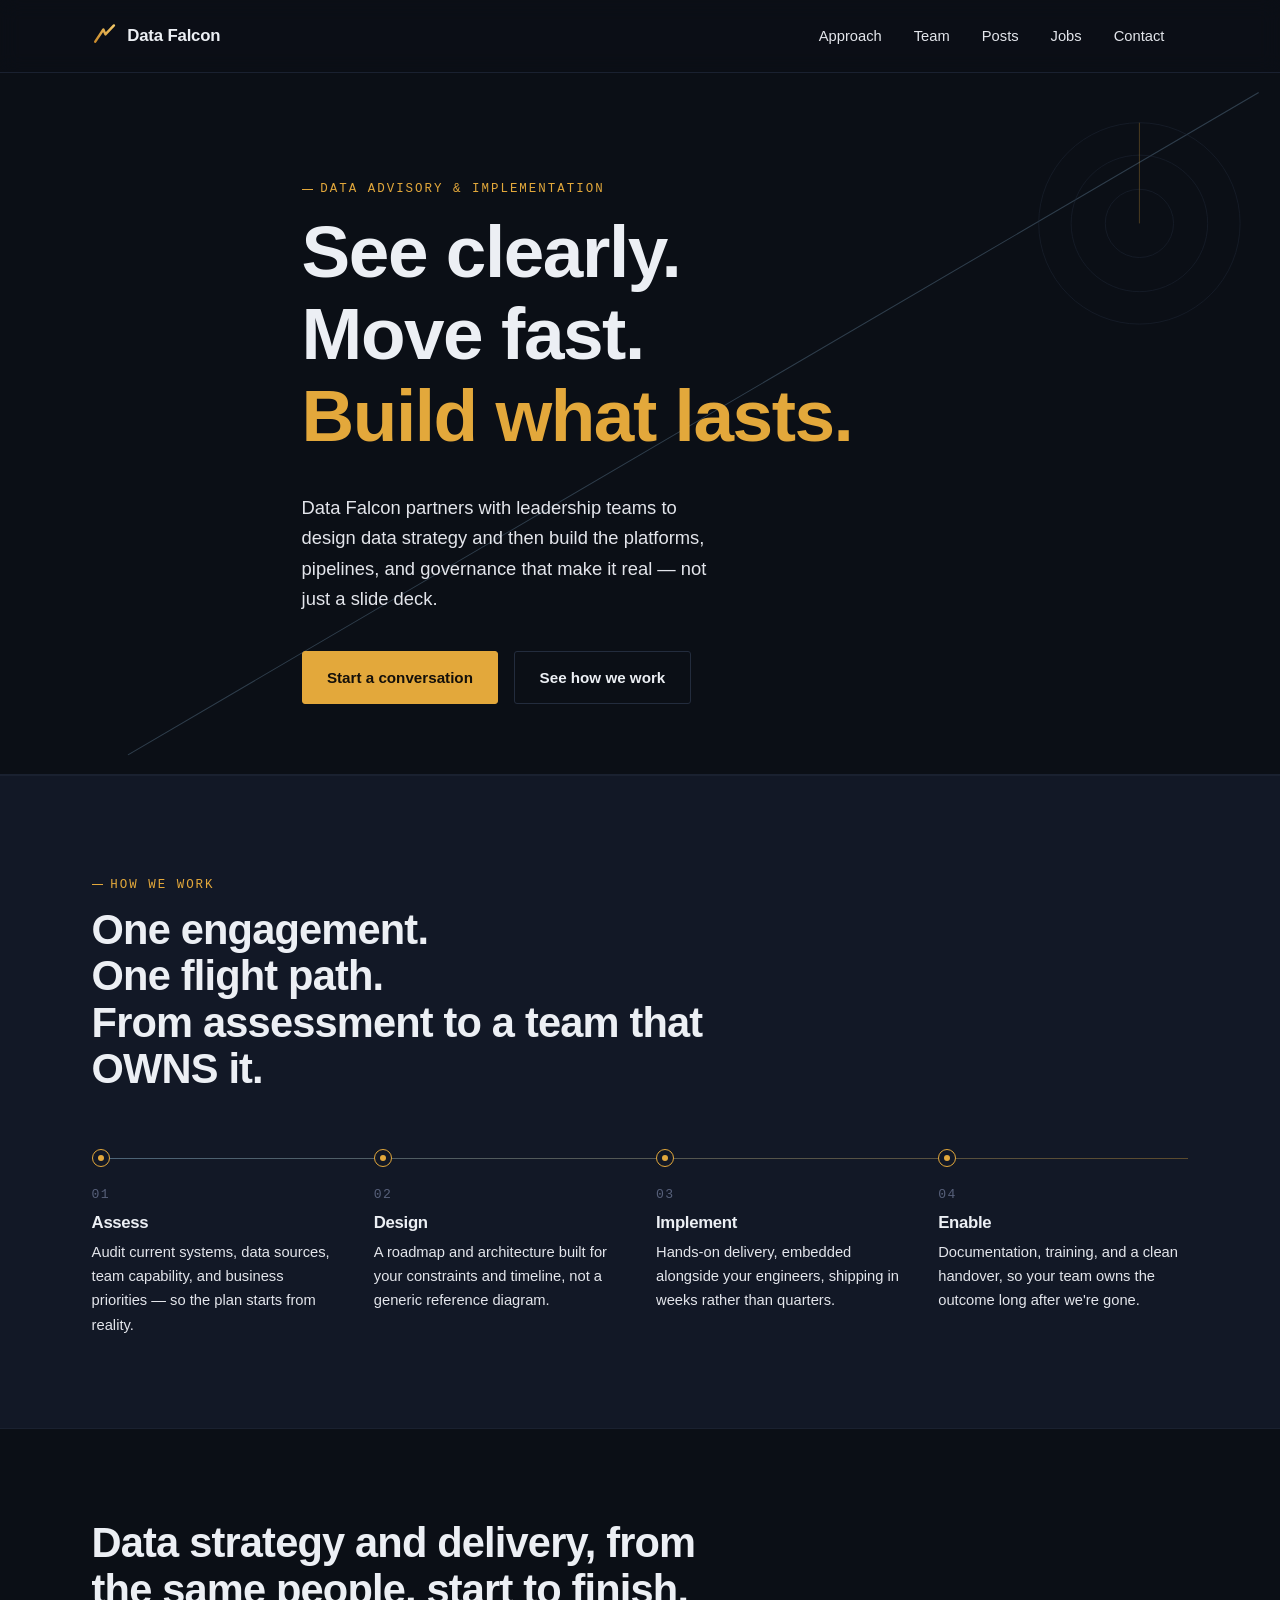
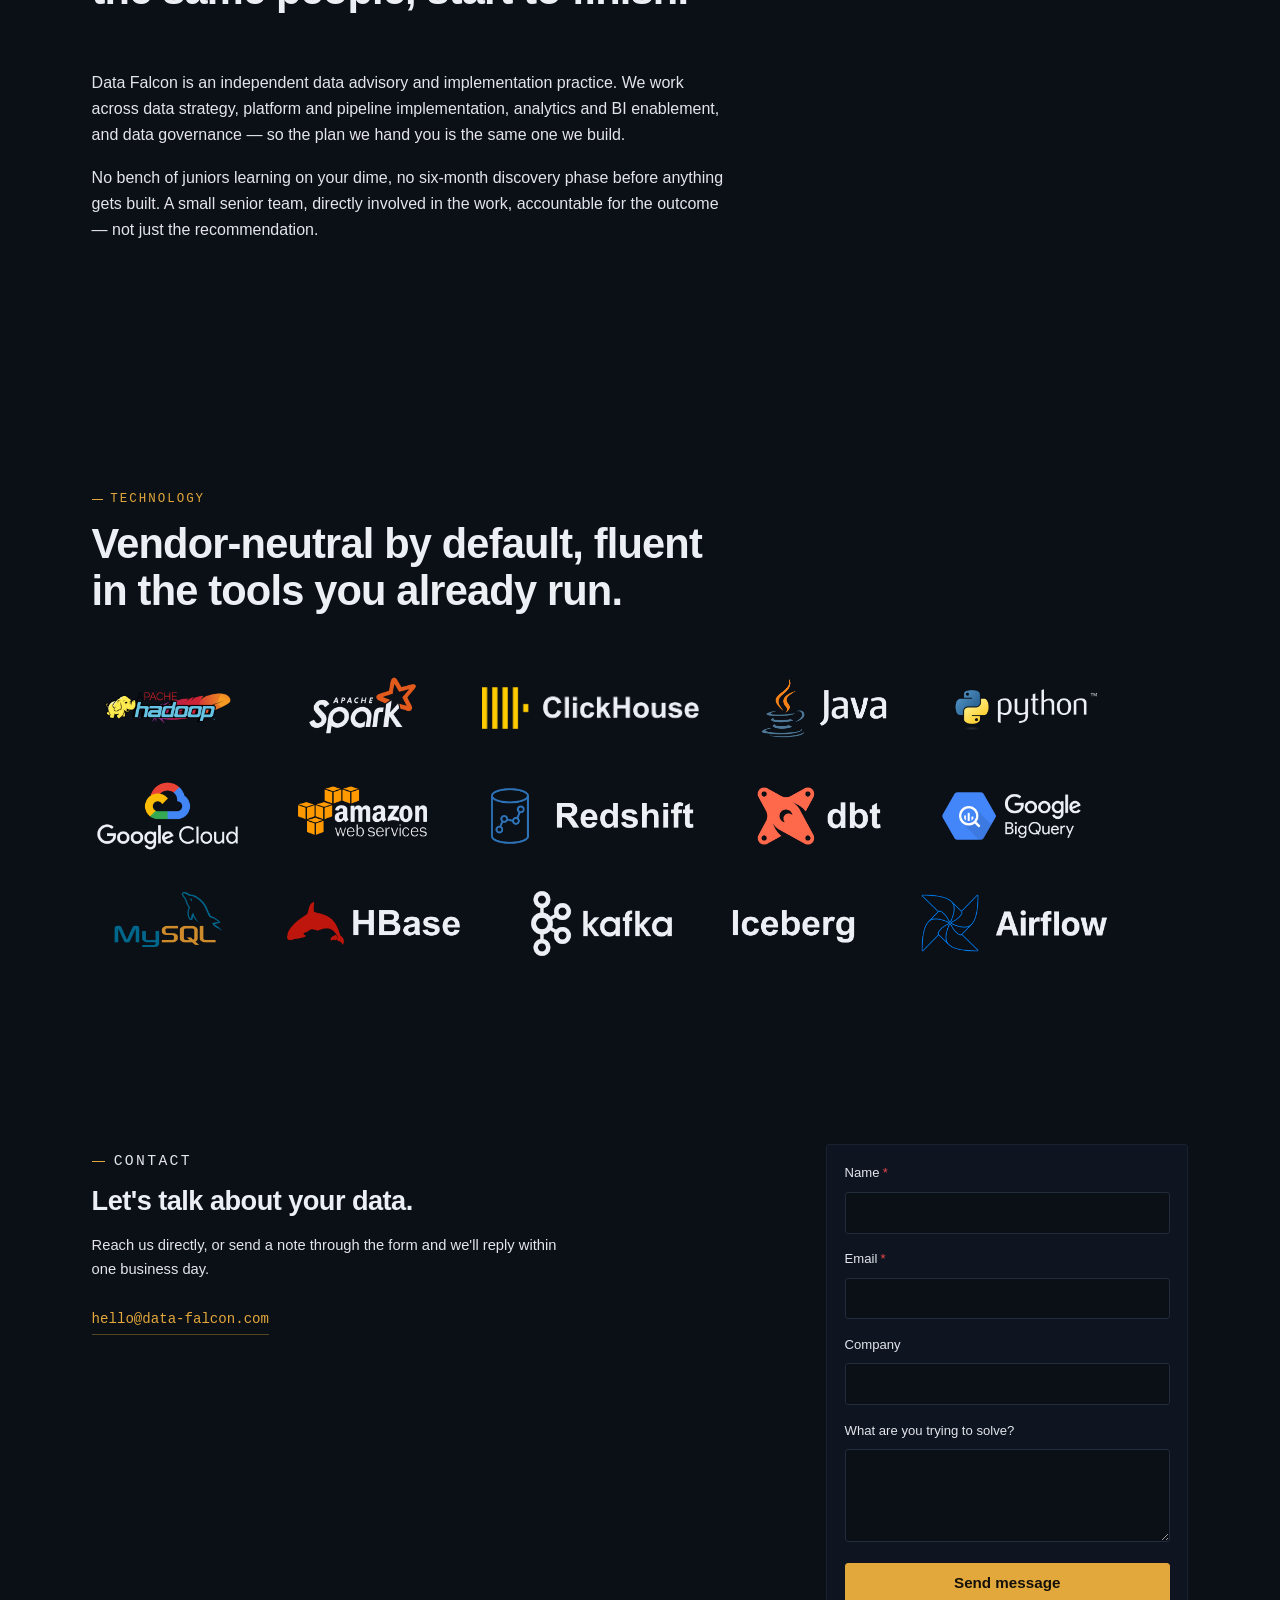
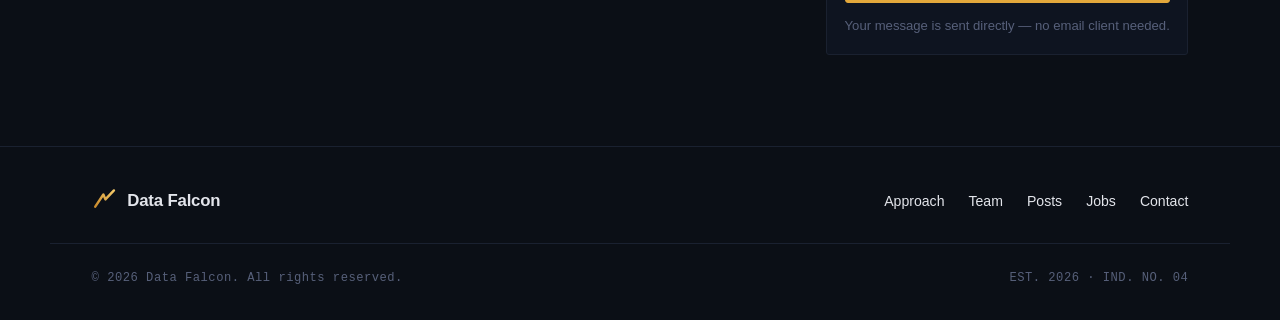
==== index.html @ 99bf4224 "add posts" ====
<!DOCTYPE html>
<html lang="en">
<head>
<meta charset="UTF-8">
<meta name="viewport" content="width=device-width, initial-scale=1.0">
<title>Data Falcon — Data Advisory &amp; Implementation</title>
<meta name="description" content="Data Falcon is an independent data advisory and implementation practice. We design data strategy and build the platforms, pipelines, and governance that make it real.">
<link rel="icon" type="image/svg+xml" href="assets/img/favicon.svg">
<link rel="stylesheet" href="assets/css/style.css">
</head>
<body>

<a class="skip-link" href="#main">Skip to content</a>

<header class="site-header" id="top">
  <div class="wrap header-row">
    <a class="brand" href="index.html" aria-label="Data Falcon home">
      <svg class="brand-mark" viewBox="0 0 32 32" aria-hidden="true">
        <path d="M4 23 L14 8 L16.5 14 L27 3" fill="none" stroke="url(#markGrad)" stroke-width="3" stroke-linecap="round" stroke-linejoin="round"/>
        <defs>
          <linearGradient id="markGrad" x1="4" y1="23" x2="27" y2="3" gradientUnits="userSpaceOnUse">
            <stop offset="0" stop-color="#C98A2C"/>
            <stop offset="1" stop-color="#F3C868"/>
          </linearGradient>
        </defs>
      </svg>
      <span class="brand-word">Data Falcon</span>
    </a>

    <nav class="site-nav" id="site-nav" aria-label="Primary">
      <a href="#approach">Approach</a>
      <a href="about.html">Team</a>
      <a href="posts.html">Posts</a>
      <a href="jobs.html">Jobs</a>
      <a href="contact.html">Contact</a>
    </nav>

    <div class="header-actions">
      <button class="nav-toggle" id="nav-toggle" aria-expanded="false" aria-controls="site-nav" aria-label="Toggle menu">
        <span></span><span></span><span></span>
      </button>
    </div>
  </div>
</header>

<main id="main">

  <!-- HERO -->
  <section class="hero">
    <div class="hero-field" aria-hidden="true">
      <svg class="stoop-line" viewBox="0 0 1200 720" preserveAspectRatio="none">
        <line class="stoop-line-path" x1="1180" y1="20" x2="120" y2="700"/>
      </svg>
      <svg class="radar" viewBox="0 0 240 240" aria-hidden="true">
        <circle cx="120" cy="120" r="40" class="radar-ring"/>
        <circle cx="120" cy="120" r="80" class="radar-ring"/>
        <circle cx="120" cy="120" r="118" class="radar-ring"/>
        <line x1="120" y1="120" x2="120" y2="2" class="radar-sweep"/>
      </svg>
    </div>

    <div class="wrap hero-inner">
      <p class="eyebrow reveal">Data advisory &amp; implementation</p>
      <h1 class="hero-title reveal">See clearly.<br>Move fast.<br><span class="accent-text">Build what lasts.</span></h1>
      <p class="hero-sub reveal">Data Falcon partners with leadership teams to design data strategy and then build the platforms, pipelines, and governance that make it real — not just a slide deck.</p>
      <div class="hero-actions reveal">
        <a class="btn btn-primary" href="contact.html">Start a conversation</a>
        <a class="btn btn-outline" href="#approach">See how we work</a>
      </div>
    </div>
  </section>

  <!-- APPROACH -->
  <section class="section section-alt" id="approach">
    <div class="wrap">
      <div class="section-head reveal">
        <p class="eyebrow">How we work</p>
        <h2>One engagement.<br>One flight path.<br>From assessment to a team that OWNS it.</h2>
      </div>

      <div class="flight-path">
        <svg class="flight-path-line" viewBox="0 0 1000 360" preserveAspectRatio="none" aria-hidden="true">
          <path class="flight-path-path" d="M20,320 C 220,320 260,180 480,170 C 700,160 740,60 980,40"/>
        </svg>

        <ol class="flight-stages">
          <li class="stage reveal">
            <span class="stage-marker" aria-hidden="true"></span>
            <span class="stage-code">01</span>
            <h3>Assess</h3>
            <p>Audit current systems, data sources, team capability, and business priorities — so the plan starts from reality.</p>
          </li>
          <li class="stage reveal">
            <span class="stage-marker" aria-hidden="true"></span>
            <span class="stage-code">02</span>
            <h3>Design</h3>
            <p>A roadmap and architecture built for your constraints and timeline, not a generic reference diagram.</p>
          </li>
          <li class="stage reveal">
            <span class="stage-marker" aria-hidden="true"></span>
            <span class="stage-code">03</span>
            <h3>Implement</h3>
            <p>Hands-on delivery, embedded alongside your engineers, shipping in weeks rather than quarters.</p>
          </li>
          <li class="stage reveal">
            <span class="stage-marker" aria-hidden="true"></span>
            <span class="stage-code">04</span>
            <h3>Enable</h3>
            <p>Documentation, training, and a clean handover, so your team owns the outcome long after we're gone.</p>
          </li>
        </ol>
      </div>
    </div>
  </section>

  <!-- WHY US -->
  <section class="section">
    <div class="wrap">
      <div class="section-head reveal">
        <h2>Data strategy and delivery, from the same people, start to finish.</h2>
      </div>

      <div class="about-copy reveal">
        <p>Data Falcon is an independent data advisory and implementation practice. We work across data strategy, platform and pipeline implementation, analytics and BI enablement, and data governance — so the plan we hand you is the same one we build.</p>
        <p>No bench of juniors learning on your dime, no six-month discovery phase before anything gets built. A small senior team, directly involved in the work, accountable for the outcome — not just the recommendation.</p>
      </div>
    </div>
  </section>

  <!-- TECHNOLOGY -->
  <section class="section" id="technology">
    <div class="wrap">
      <div class="section-head reveal">
        <p class="eyebrow">Technology</p>
        <h2>Vendor-neutral by default, fluent in the tools you already run.</h2>
      </div>

      <ul class="tech-grid reveal">
        <li class="tech-tile"><img src="assets/img/tech/hadoop.png" alt="Hadoop"></li>
        <li class="tech-tile"><img src="assets/img/tech/spark.png" alt="Spark"></li>
        <li class="tech-tile"><img src="assets/img/tech/clickhouse.png" alt="ClickHouse"></li>
        <li class="tech-tile"><img src="assets/img/tech/java.png" alt="Java"></li>
        <li class="tech-tile"><img src="assets/img/tech/python.png" alt="Python"></li>
        <li class="tech-tile"><img src="assets/img/tech/gcp.png" alt="GCP"></li>
        <li class="tech-tile"><img src="assets/img/tech/aws.png" alt="AWS"></li>
        <li class="tech-tile"><img src="assets/img/tech/redshift.png" alt="Redshift"></li>
        <li class="tech-tile"><img src="assets/img/tech/dbt.png" alt="dbt"></li>
        <li class="tech-tile"><img src="assets/img/tech/bigquery.png" alt="BigQuery"></li>
        <li class="tech-tile"><img src="assets/img/tech/mysql.png" alt="MySQL"></li>
        <li class="tech-tile"><img src="assets/img/tech/hbase.png" alt="HBase"></li>
        <li class="tech-tile"><img src="assets/img/tech/kafka.png" alt="Kafka"></li>
        <li class="tech-tile"><img src="assets/img/tech/iceberg.png" alt="Apache Iceberg"></li>
        <li class="tech-tile"><img src="assets/img/tech/airflow.png" alt="Apache Airflow"></li>
      </ul>
    </div>
  </section>

  <!-- CONTACT (compact) -->
  <section class="section contact-compact">
    <div class="wrap contact-grid">
      <div class="contact-intro reveal">
        <p class="eyebrow">Contact</p>
        <h2>Let's talk about your data.</h2>
        <p>Reach us directly, or send a note through the form and we'll reply within one business day.</p>
        <a class="contact-email" href="mailto:hello@data-falcon.com">hello@data-falcon.com</a>
      </div>

      <form class="contact-form reveal" id="contact-form" action="https://formspree.io/f/mkodnzrr" method="POST" novalidate>
        <div class="field">
          <label for="name">Name<span class="req" aria-hidden="true">*</span></label>
          <input type="text" id="name" name="name" autocomplete="name" required>
        </div>
        <div class="field">
          <label for="email">Email<span class="req" aria-hidden="true">*</span></label>
          <input type="email" id="email" name="email" autocomplete="email" required>
        </div>
        <div class="field">
          <label for="company">Company</label>
          <input type="text" id="company" name="company" autocomplete="organization">
        </div>
        <div class="field">
          <label for="message">What are you trying to solve?</label>
          <textarea id="message" name="message" rows="4"></textarea>
        </div>
        <button type="submit" class="btn btn-primary form-submit">Send message</button>
        <p class="form-note" id="form-note">Your message is sent directly — no email client needed.</p>
        <p class="form-success" id="form-success" hidden>Thank you! Your message has been sent.</p>
        <p class="form-error" id="form-error" hidden>Something went wrong sending your message. Please try again, or email us directly.</p>
      </form>
    </div>
  </section>


</main>

<footer class="site-footer">
  <div class="wrap footer-row">
    <a class="brand brand-footer" href="index.html" aria-label="Data Falcon home">
      <svg class="brand-mark" viewBox="0 0 32 32" aria-hidden="true">
        <path d="M4 23 L14 8 L16.5 14 L27 3" fill="none" stroke="url(#markGradFooter)" stroke-width="3" stroke-linecap="round" stroke-linejoin="round"/>
        <defs>
          <linearGradient id="markGradFooter" x1="4" y1="23" x2="27" y2="3" gradientUnits="userSpaceOnUse">
            <stop offset="0" stop-color="#C98A2C"/>
            <stop offset="1" stop-color="#F3C868"/>
          </linearGradient>
        </defs>
      </svg>
      <span class="brand-word">Data Falcon</span>
    </a>

    <nav class="footer-nav" aria-label="Footer">
      <a href="#approach">Approach</a>
      <a href="about.html">Team</a>
      <a href="posts.html">Posts</a>
      <a href="jobs.html">Jobs</a>
      <a href="contact.html">Contact</a>
    </nav>
  </div>
  <div class="wrap footer-meta">
    <span>© <span id="year">2026</span> Data Falcon. All rights reserved.</span>
    <span class="footer-coord">EST. 2026 · IND. NO. 04</span>
  </div>
</footer>

<script src="assets/js/main.js"></script>
</body>
</html>
---- assets/css/style.css ----
/* ==========================================================================
   Data Falcon — brand is a single, deliberate dark world (dusk / instrument
   panel). No light theme: the dark ground is the identity, not a mode.
   ========================================================================== */





   
:root {
  /* -- palette: dusk navy ground, falcon-eye amber accent, slate structural -- */
  --bg: #0B0F16;
  --bg-elevated: #121826;
  --bg-inset: #0E1420;
  --line: #232C3D;
  --line-soft: #1A2130;
  --ink: #ECEFF4;
  --ink-muted: #E3E5EB;
  --ink-faint: #57607A;
  --accent: #E3A83B;
  --accent-strong: #F3C868;
  --accent-soft: rgba(227, 168, 59, 0.13);
  --accent-line: rgba(227, 168, 59, 0.35);
  --structural: #4C6478;

  /* -- type roles -- */
  --font-display: -apple-system, BlinkMacSystemFont, "SF Pro Display", "Segoe UI", "Helvetica Neue", Arial, sans-serif;
  --font-body: -apple-system, BlinkMacSystemFont, "SF Pro Text", "Segoe UI", Roboto, Helvetica, Arial, sans-serif;
  --font-mono: ui-monospace, "SF Mono", "Roboto Mono", "JetBrains Mono", Menlo, Consolas, monospace;

  --fs-h1: clamp(2.6rem, 2rem + 3.2vw, 4.6rem);
  --fs-h2: clamp(1.7rem, 1.4rem + 1.6vw, 2.6rem);
  --fs-h3: 1.2rem;
  --fs-body: 1rem;
  --fs-lead: 1.15rem;
  --fs-eyebrow: 0.78rem;
  --fs-small: 0.82rem;

  --maxw: 1180px;
  --pad: clamp(1.25rem, 1rem + 2vw, 3rem);
  --radius: 3px;
}

/* -- reset -- */
* { box-sizing: border-box; }
html { scroll-behavior: smooth; }
@media (prefers-reduced-motion: reduce) {
  html { scroll-behavior: auto; }
  * { animation-duration: 0.001ms !important; animation-iteration-count: 1 !important; transition-duration: 0.001ms !important; }
}

body {
  margin: 0;
  background: var(--bg);
  color: var(--ink);
  font-family: var(--font-body);
  font-size: var(--fs-body);
  line-height: 1.65;
  -webkit-font-smoothing: antialiased;
}

h1, h2, h3 {
  font-family: var(--font-display);
  font-weight: 650;
  letter-spacing: -0.02em;
  line-height: 1.12;
  margin: 0 0 0.6em;
  text-wrap: balance;
}

p { margin: 0 0 1em; color: var(--ink); }
a { color: inherit; }

img, svg { display: block; max-width: 100%; }

.wrap {
  max-width: var(--maxw);
  margin: 0 auto;
  padding-left: var(--pad);
  padding-right: var(--pad);
}

.skip-link {
  position: absolute;
  left: -999px;
  top: 0;
  background: var(--accent);
  color: #14100A;
  padding: 0.6em 1em;
  z-index: 200;
}
.skip-link:focus { left: var(--pad); top: var(--pad); }

:focus-visible {
  outline: 2px solid var(--accent);
  outline-offset: 2px;
}

/* -- eyebrow / labels -- */
.eyebrow {
  font-family: var(--font-mono);
  font-size: var(--fs-eyebrow);
  letter-spacing: 0.16em;
  text-transform: uppercase;
  color: var(--accent);
  margin: 0 0 0.9em;
  display: inline-flex;
  align-items: center;
  gap: 0.6em;
}
.eyebrow::before {
  content: "";
  width: 0.9em;
  height: 1px;
  background: var(--accent);
  display: inline-block;
}

/* -- buttons -- */
.btn {
  display: inline-flex;
  align-items: center;
  justify-content: center;
  font-family: var(--font-body);
  font-weight: 600;
  font-size: 0.95rem;
  padding: 0.85em 1.6em;
  border-radius: var(--radius);
  border: 1px solid transparent;
  text-decoration: none;
  cursor: pointer;
  transition: background-color 0.18s ease, border-color 0.18s ease, color 0.18s ease, transform 0.18s ease;
}
.btn-primary {
  background: var(--accent);
  color: #14100A;
  border-color: var(--accent);
}
.btn-primary:hover { background: var(--accent-strong); border-color: var(--accent-strong); transform: translateY(-1px); }
.btn-outline {
  background: transparent;
  color: var(--ink);
  border-color: var(--line);
}
.btn-outline:hover { border-color: var(--accent-line); color: var(--accent-strong); }

/* ==========================================================================
   Header
   ========================================================================== */
.site-header {
  position: sticky;
  top: 0;
  z-index: 100;
  background: rgba(11, 15, 22, 0.82);
  backdrop-filter: blur(10px);
  border-bottom: 1px solid var(--line-soft);
}
.header-row {
  display: flex;
  align-items: center;
  justify-content: space-between;
  height: 72px;
  gap: 1.5rem;
}
.brand {
  display: inline-flex;
  align-items: center;
  gap: 0.6em;
  text-decoration: none;
}
.brand-mark { width: 26px; height: 26px; flex-shrink: 0; }
.brand-word {
  font-family: var(--font-display);
  font-weight: 650;
  font-size: 1.05rem;
  letter-spacing: -0.01em;
  color: var(--ink);
}
.site-nav {
  display: flex;
  gap: 2rem;
  margin-left: auto;
}
.site-nav a {
  text-decoration: none;
  color: var(--ink-muted);
  font-size: 0.92rem;
  font-weight: 500;
  transition: color 0.18s ease;
}
.site-nav a:hover { color: var(--ink); }

.header-actions { display: flex; align-items: center; gap: 1.25rem; }

.nav-toggle {
  display: none;
  flex-direction: column;
  justify-content: center;
  gap: 5px;
  width: 34px;
  height: 34px;
  background: none;
  border: 1px solid var(--line);
  border-radius: var(--radius);
  cursor: pointer;
}
.nav-toggle span {
  display: block;
  height: 1px;
  margin: 0 7px;
  background: var(--ink-muted);
}

/* ==========================================================================
   Hero
   ========================================================================== */
.hero {
  position: relative;
  overflow: hidden;
  padding-top: clamp(4rem, 3rem + 4vw, 7rem);
  padding-bottom: clamp(3rem, 2rem + 3vw, 5rem);
  border-bottom: 1px solid var(--line-soft);
}

.hero-field {
  position: absolute;
  inset: 0;
  pointer-events: none;
}

.stoop-line {
  position: absolute;
  inset: 0;
  width: 100%;
  height: 100%;
}
.stoop-line-path {
  stroke: var(--structural);
  stroke-width: 1;
  opacity: 0.55;
  stroke-dasharray: 1600;
  stroke-dashoffset: 1600;
  animation: draw-stoop 1.8s cubic-bezier(0.2, 0.7, 0.2, 1) 0.2s forwards;
}
@keyframes draw-stoop {
  to { stroke-dashoffset: 0; }
}
@media (prefers-reduced-motion: reduce) {
  .stoop-line-path { stroke-dashoffset: 0; animation: none; }
}

.radar {
  position: absolute;
  top: clamp(1rem, 4vw, 3rem);
  right: clamp(0.5rem, 3vw, 3rem);
  width: clamp(140px, 16vw, 220px);
  height: auto;
  opacity: 0.5;
}
.radar-ring { fill: none; stroke: var(--line); stroke-width: 1; }
.radar-sweep {
  stroke: var(--accent);
  stroke-width: 1;
  transform-origin: 120px 120px;
  opacity: 0.7;
  animation: sweep 6s linear infinite;
}
@keyframes sweep { to { transform: rotate(360deg); } }
@media (prefers-reduced-motion: reduce) { .radar-sweep { animation: none; } }

.hero-inner { position: relative; max-width: 760px; }

.hero-title { font-size: var(--fs-h1); margin-bottom: 0.5em; }
.accent-text { color: var(--accent); }

.hero-sub {
  font-size: var(--fs-lead);
  color: var(--ink-muted);
  max-width: 42ch;
  margin-bottom: 2em;
}

.hero-actions { display: flex; gap: 1rem; flex-wrap: wrap; }

/* ==========================================================================
   Sections
   ========================================================================== */
.section { padding: clamp(3.5rem, 2.5rem + 4vw, 6.5rem) 0; }
.section-alt { background: var(--bg-elevated); border-top: 1px solid var(--line-soft); border-bottom: 1px solid var(--line-soft); }

.section-head { max-width: 640px; margin-bottom: clamp(2.5rem, 2rem + 2vw, 3.5rem); }
.section-head h2 { font-size: var(--fs-h2); }

/* -- approach / flight path -- */
.flight-path { position: relative; }
.flight-path-line { display: none; }

.flight-stages {
  list-style: none;
  margin: 0;
  padding: 0;
  display: grid;
  grid-template-columns: repeat(4, 1fr);
  gap: 2rem;
  position: relative;
}
.flight-stages::before {
  content: "";
  position: absolute;
  left: 0;
  right: 0;
  top: 9px;
  height: 1px;
  background: linear-gradient(90deg, var(--structural), var(--accent-line));
}
.stage {
  position: relative;
  padding-top: 2.2rem;
}
.stage-marker {
  position: absolute;
  top: 0;
  left: 0;
  width: 18px;
  height: 18px;
  border-radius: 50%;
  border: 1px solid var(--accent);
  background: var(--bg-elevated);
}
.stage-marker::after {
  content: "";
  position: absolute;
  inset: 5px;
  border-radius: 50%;
  background: var(--accent);
}
.stage-code {
  display: block;
  font-family: var(--font-mono);
  font-size: var(--fs-small);
  color: var(--ink-faint);
  letter-spacing: 0.1em;
  margin-bottom: 0.6em;
}
.stage h3 { font-size: 1.05rem; margin-bottom: 0.45em; }
.stage p { color: var(--ink-muted); font-size: 0.92rem; margin: 0; }

/* -- technology -- */
.tech-grid {
  display: flex;
  flex-wrap: wrap;
  align-items: center;
  gap: 2rem 2.75rem;
  list-style: none;
  margin: 0;
  padding: 0;
}
.tech-tile { display: flex; align-items: center; }
.tech-tile img {
  height: 2cm;
  width: auto;
  max-width: 6cm;
  object-fit: contain;
  transition: transform 0.18s ease, filter 0.18s ease;
}
.tech-tile:hover img {
  transform: translateY(-3px);
  filter: drop-shadow(0 6px 14px var(--accent-soft));
}

/* -- jobs -- */
.job-listing { max-width: 640px; }
.job-listing .contact-form { margin-left: 0; }
.job-title { font-size: 1.35rem; margin: 0 0 0.6em; }
.job-intro { color: var(--ink-muted); margin: 0 0 1.6em; }
.job-subhead {
  font-family: var(--font-mono);
  font-size: 1rem;
  letter-spacing: 0.1em;
  text-transform: uppercase;
  color: var(--accent);
  margin: 0 0 0.8em;
}
.job-list {
  list-style: none;
  margin: 0 0 1.8em;
  padding: 0;
  color: var(--ink-muted);
}
.job-list li { position: relative; padding-left: 1.1em; margin-bottom: 0.5em; }
.job-list li::before { content: "–"; position: absolute; left: 0; color: var(--accent-line); }

/* -- posts -- */
.posts-list { max-width: 760px; display: grid; gap: 1.5rem; }

.post-card {
  display: block;
  background: var(--bg-inset);
  border: 1px solid var(--line-soft);
  border-radius: var(--radius);
  padding: clamp(1.5rem, 1.2rem + 1.2vw, 2.25rem);
  text-decoration: none;
  transition: border-color 0.25s ease;
}
.post-card:hover { border-color: var(--accent-line); }
.post-card h3 { font-size: 1.25rem; margin: 0 0 0.5em; }
.post-card-meta {
  font-family: var(--font-mono);
  font-size: var(--fs-small);
  letter-spacing: 0.08em;
  color: var(--ink-faint);
  margin: 0 0 0.9em;
}
.post-card-excerpt { color: var(--ink-muted); font-size: 0.95rem; margin: 0 0 1.2em; }
.post-card-more {
  font-family: var(--font-mono);
  font-size: var(--fs-small);
  letter-spacing: 0.08em;
  text-transform: uppercase;
  color: var(--accent);
}
.post-card:hover .post-card-more { color: var(--accent-strong); }
.post-card-thumbs { display: flex; align-items: center; gap: 0.75rem; margin: 0 0 1.2em; flex-wrap: wrap; }
.post-card-thumbs img { height: 84px; width: auto; border-radius: var(--radius); }

.post-hero {
  display: flex;
  align-items: center;
  gap: clamp(1rem, 0.8rem + 1vw, 1.75rem);
  flex-wrap: wrap;
  margin-top: 2rem;
}
.post-hero img { height: clamp(110px, 90px + 6vw, 170px); width: auto; border-radius: var(--radius); }
.post-hero-vs {
  font-family: var(--font-mono);
  font-size: var(--fs-small);
  letter-spacing: 0.1em;
  color: var(--ink-faint);
}

.post-article .wrap { max-width: 820px; }
.post-head { margin-bottom: clamp(2rem, 1.5rem + 2vw, 3rem); }
.post-head h1 { font-size: var(--fs-h2); }
.post-meta {
  font-family: var(--font-mono);
  font-size: var(--fs-small);
  letter-spacing: 0.08em;
  color: var(--ink-faint);
  margin: 0 0 1.2em;
}
.post-meta a { color: var(--accent); text-decoration: none; }
.post-meta a:hover { color: var(--accent-strong); }

.post-body p { color: var(--ink-muted); margin: 0 0 1.2em; }
.post-body strong { color: var(--ink); }
.post-body a { color: var(--accent); text-decoration: none; border-bottom: 1px solid var(--accent-line); }
.post-body a:hover { color: var(--accent-strong); border-bottom-color: var(--accent-strong); }
.post-body h2 { font-size: 1.5rem; margin: 2em 0 0.7em; }
.post-body h3 { font-size: 1.15rem; margin: 1.8em 0 0.6em; }
.post-body code {
  font-family: var(--font-mono);
  font-size: 0.85em;
  background: var(--bg-inset);
  border: 1px solid var(--line-soft);
  border-radius: var(--radius);
  padding: 0.1em 0.35em;
  white-space: nowrap;
}
.post-body hr { border: 0; border-top: 1px solid var(--line-soft); margin: 2.5em 0; }
.post-footnote { font-size: 0.92rem; color: var(--ink-faint); }
.post-footnote strong { color: inherit; }

.post-table-wrap { overflow-x: auto; margin: 1.6em 0; }
.post-table-wrap table {
  width: 100%;
  border-collapse: collapse;
  font-size: 0.92rem;
}
.post-table-wrap th {
  font-family: var(--font-mono);
  font-size: var(--fs-small);
  letter-spacing: 0.08em;
  text-transform: uppercase;
  text-align: left;
  color: var(--ink-faint);
  border-bottom: 1px solid var(--line);
  padding: 0.6em 1em 0.6em 0;
}
.post-table-wrap td {
  color: var(--ink-muted);
  border-bottom: 1px solid var(--line-soft);
  padding: 0.6em 1em 0.6em 0;
  vertical-align: top;
}

/* -- about -- */
.about-copy { max-width: 640px; margin-bottom: clamp(2.5rem, 2rem + 2vw, 3.5rem); }
.about-copy p { color: var(--ink-muted); }

.founders-row {
  display: flex;
  flex-wrap: wrap;
  justify-content: flex-start;
  gap: 1.5rem;
}

.founder-card {
  flex: 1 1 360px;
  max-width: 440px;
  text-align: left;
  background: var(--bg-inset);
  border: 1px solid var(--line-soft);
  border-radius: var(--radius);
  padding: clamp(2rem, 1.6rem + 1.4vw, 2.75rem);
}
.founder-avatar {
  display: flex;
  align-items: center;
  justify-content: center;
  width: 88px;
  height: 88px;
  margin: 0 0 1.25rem;
  border-radius: 50%;
  border: 1px solid var(--accent-line);
  background: var(--accent-soft);
  font-family: var(--font-display);
  font-weight: 650;
  font-size: 1.05rem;
  letter-spacing: 0.02em;
  color: var(--accent-strong);
  overflow: hidden;
}
.founder-avatar img {
  width: 100%;
  height: 100%;
  object-fit: cover;
  border-radius: 50%;
}
.founder-name {
  font-family: var(--font-display);
  font-weight: 650;
  font-size: 1.35rem;
  letter-spacing: -0.01em;
  margin: 0 0 0.3em;
}
.founder-role { color: var(--ink-muted); font-size: 1rem; margin: 0 0 1.2em; }
.founder-link {
  display: inline-flex;
  align-items: center;
  justify-content: center;
  width: 44px;
  height: 44px;
  border-radius: 50%;
  border: 1px solid var(--line-soft);
  color: var(--ink-muted);
  transition: color 0.18s ease, border-color 0.18s ease, background-color 0.18s ease;
}
.founder-link:hover {
  color: var(--accent);
  border-color: var(--accent-line);
  background: var(--accent-soft);
}
.linkedin-icon { width: 21px; height: 21px; fill: currentColor; }

/* -- contact -- */
.contact-grid {
  display: grid;
  grid-template-columns: 1fr 1.2fr;
  gap: clamp(2.5rem, 2rem + 3vw, 5rem);
}
.contact-intro h2 { font-size: clamp(1.4rem, 1.15rem + 1.2vw, 2rem); }
.contact-intro p { color: var(--ink-muted); font-size: 0.92rem; }
.contact-email {
  display: inline-block;
  margin-top: 0.75rem;
  font-family: var(--font-mono);
  font-size: 0.88rem;
  color: var(--accent);
  text-decoration: none;
  border-bottom: 1px solid var(--accent-line);
  padding-bottom: 2px;
}
.contact-email:hover { color: var(--accent-strong); border-color: var(--accent-strong); }

.contact-compact .contact-form { max-width: 400px; padding: 1.1rem; }
.contact-compact .contact-intro h2 { font-size: clamp(1.2rem, 1rem + 1vw, 1.7rem); }
.contact-compact .field { margin-bottom: 0.9rem; }
.contact-compact .form-submit { padding: 0.7em 1.4em; }

.contact-form {
  max-width: 480px;
  margin-left: auto;
  background: var(--bg-inset);
  border: 1px solid var(--line-soft);
  padding: clamp(1.25rem, 1rem + 0.8vw, 1.85rem);
  border-radius: var(--radius);
}
.field { margin-bottom: 1.2rem; display: flex; flex-direction: column; gap: 0.5em; }
.field label { font-size: 0.82rem; color: var(--ink-muted); font-weight: 500; }
.req { color: #E5484D; margin-left: 0.25em; }
.field-error { color: #E5484D; font-size: 0.78rem; margin-left: 0.6em; font-weight: 400; }
.field.has-error input, .field.has-error textarea { border-color: #E5484D; }
.form-success { color: var(--accent-strong); font-size: 1.1rem; font-weight: 650; margin: 0.9em 0 0; }
#application-response-note { color: var(--accent-strong); font-size: 0.95rem; margin: 0.4em 0 0; }
.form-error { color: #E5484D; font-size: var(--fs-small); margin: 0.9em 0 0; }
.field input, .field textarea {
  background: var(--bg);
  border: 1px solid var(--line);
  border-radius: var(--radius);
  color: var(--ink);
  font-family: var(--font-body);
  font-size: 0.95rem;
  padding: 0.75em 0.9em;
  resize: vertical;
  transition: border-color 0.18s ease;
}
.field input:focus, .field textarea:focus {
  outline: none;
  border-color: var(--accent);
}
.form-submit { width: 100%; margin-top: 0.4rem; }
.form-note { font-size: var(--fs-small); color: var(--ink-faint); margin: 0.9em 0 0; }

/* Job application terms & conditions */
.terms-details {
  background: var(--bg);
  border: 1px solid var(--line);
  border-radius: var(--radius);
  margin-bottom: 1.2rem;
  font-size: 0.82rem;
}
.terms-details summary {
  cursor: pointer;
  padding: 0.75em 0.9em;
  color: var(--ink-muted);
  font-weight: 500;
}
.terms-details summary:hover { color: var(--ink); }
.terms-body {
  padding: 0 0.9em 0.9em;
  color: var(--ink-faint);
  max-height: 16rem;
  overflow-y: auto;
}
.terms-body p { margin: 0 0 0.75em; }
.terms-body strong { color: var(--ink-muted); font-weight: 600; }
.terms-body a { color: var(--accent); }
.terms-list { margin: 0; padding-left: 1.2em; }
.terms-list li { margin-bottom: 0.6em; }

.field-check label {
  display: flex;
  align-items: flex-start;
  gap: 0.6em;
  cursor: pointer;
}
.field-check input[type="checkbox"] {
  width: 1rem;
  height: 1rem;
  padding: 0;
  margin: 0.1em 0 0;
  flex-shrink: 0;
  accent-color: var(--accent);
  cursor: pointer;
}
.field-check.has-error label { color: #E5484D; }

/* ==========================================================================
   Footer
   ========================================================================== */
.site-footer { border-top: 1px solid var(--line-soft); padding: 2.5rem 0 2rem; }
.footer-row { display: flex; align-items: center; justify-content: space-between; gap: 1.5rem; flex-wrap: wrap; margin-bottom: 1.75rem; }
.brand-footer .brand-word { color: var(--ink-muted); }
.footer-nav { display: flex; gap: 1.5rem; }
.footer-nav a { text-decoration: none; color: var(--ink-muted); font-size: 0.88rem; }
.footer-nav a:hover { color: var(--ink); }
.footer-social { display: flex; gap: 1.25rem; }
.footer-social a { text-decoration: none; color: var(--ink-muted); font-size: 0.88rem; }
.footer-social a:hover { color: var(--accent); }

.footer-meta {
  display: flex;
  justify-content: space-between;
  gap: 1rem;
  flex-wrap: wrap;
  padding-top: 1.5rem;
  border-top: 1px solid var(--line-soft);
  font-family: var(--font-mono);
  font-size: 0.76rem;
  color: var(--ink-faint);
  letter-spacing: 0.04em;
}

/* ==========================================================================
   Scroll reveal
   ========================================================================== */
.reveal {
  opacity: 0;
  transform: translateY(14px);
  transition: opacity 0.6s ease, transform 0.6s ease;
}
.reveal.is-visible { opacity: 1; transform: translateY(0); }
@media (prefers-reduced-motion: reduce) {
  .reveal { opacity: 1; transform: none; transition: none; }
}

/* ==========================================================================
   Responsive
   ========================================================================== */
@media (max-width: 920px) {
  .contact-grid { grid-template-columns: 1fr; }
  .flight-stages { grid-template-columns: repeat(2, 1fr); row-gap: 2.5rem; }
  .flight-stages::before { display: none; }
}

@media (max-width: 760px) {
  .site-nav {
    position: absolute;
    top: 72px;
    left: 0;
    right: 0;
    background: var(--bg-elevated);
    border-bottom: 1px solid var(--line-soft);
    flex-direction: column;
    gap: 0;
    padding: 0.5rem var(--pad) 1rem;
    display: none;
  }
  .site-nav.is-open { display: flex; }
  .site-nav a { padding: 0.85rem 0; border-bottom: 1px solid var(--line-soft); }
  .nav-toggle { display: flex; }

  .flight-stages { grid-template-columns: 1fr; }
}
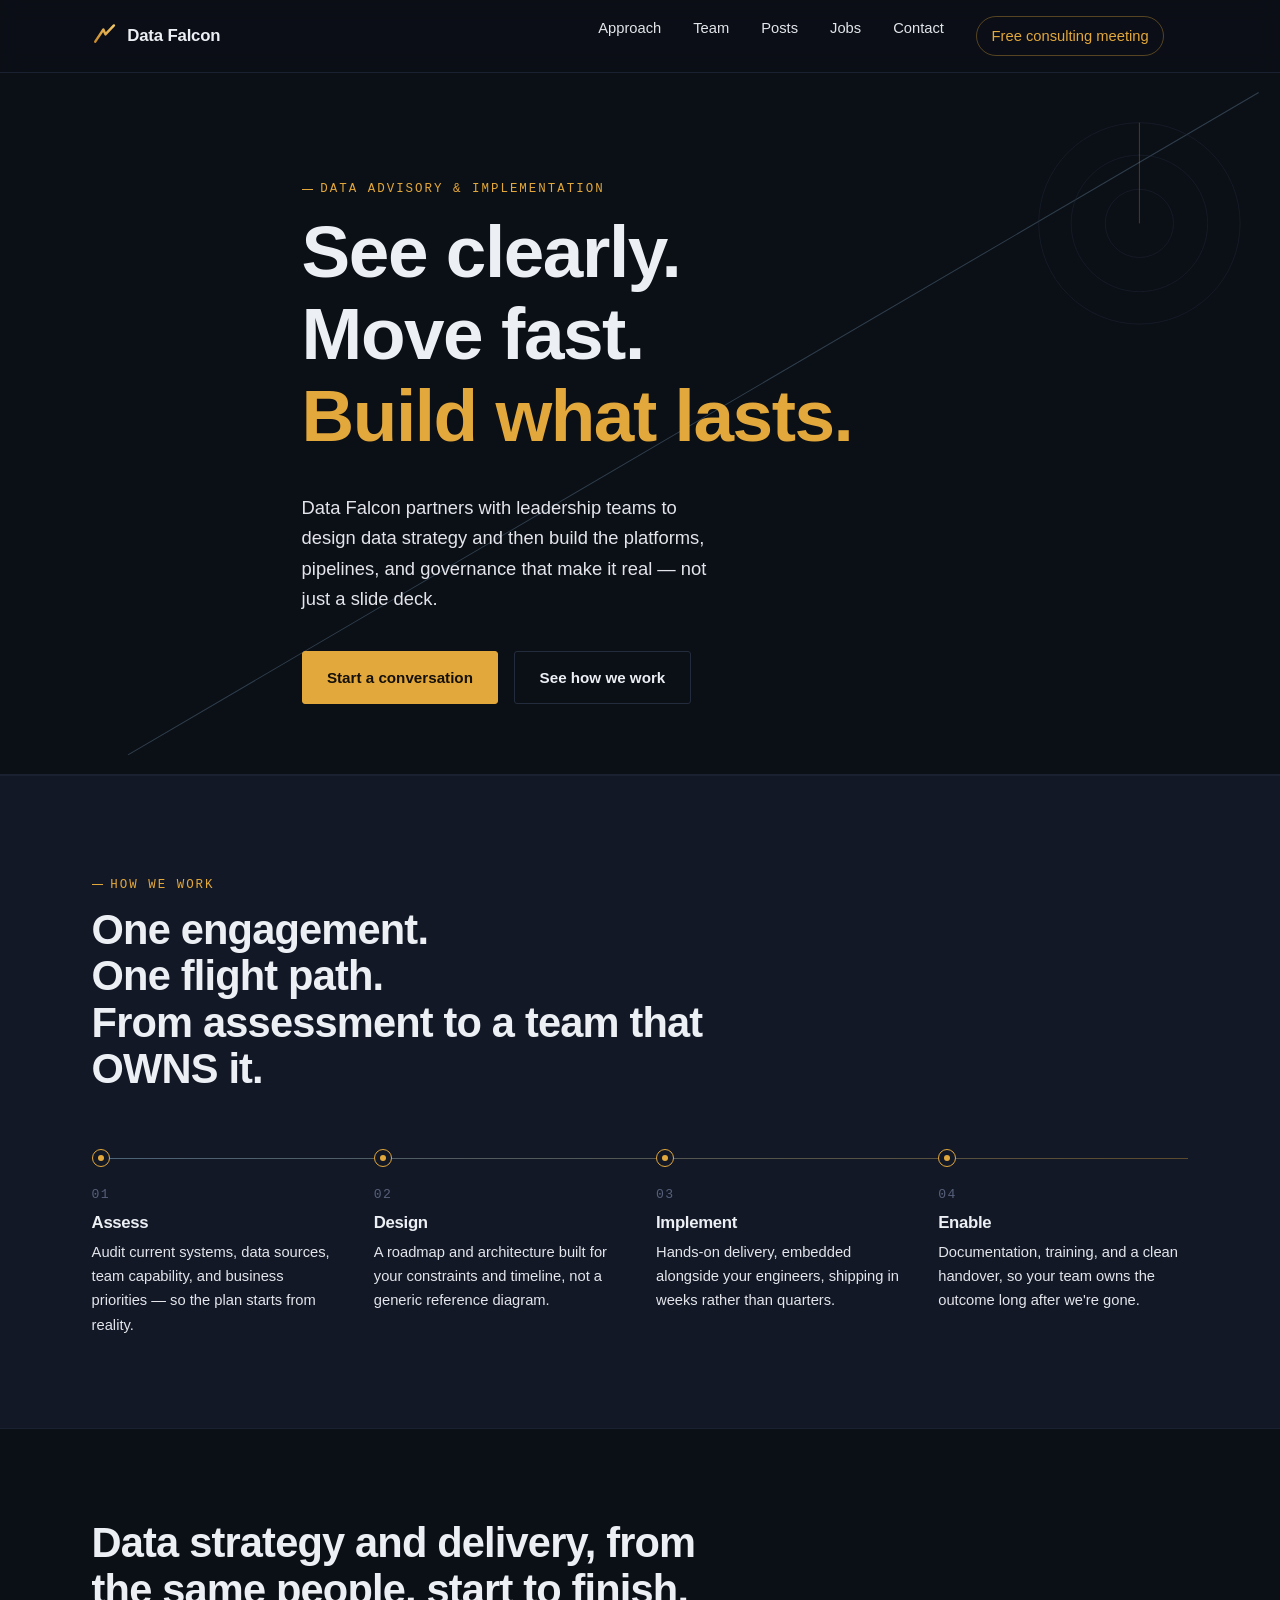
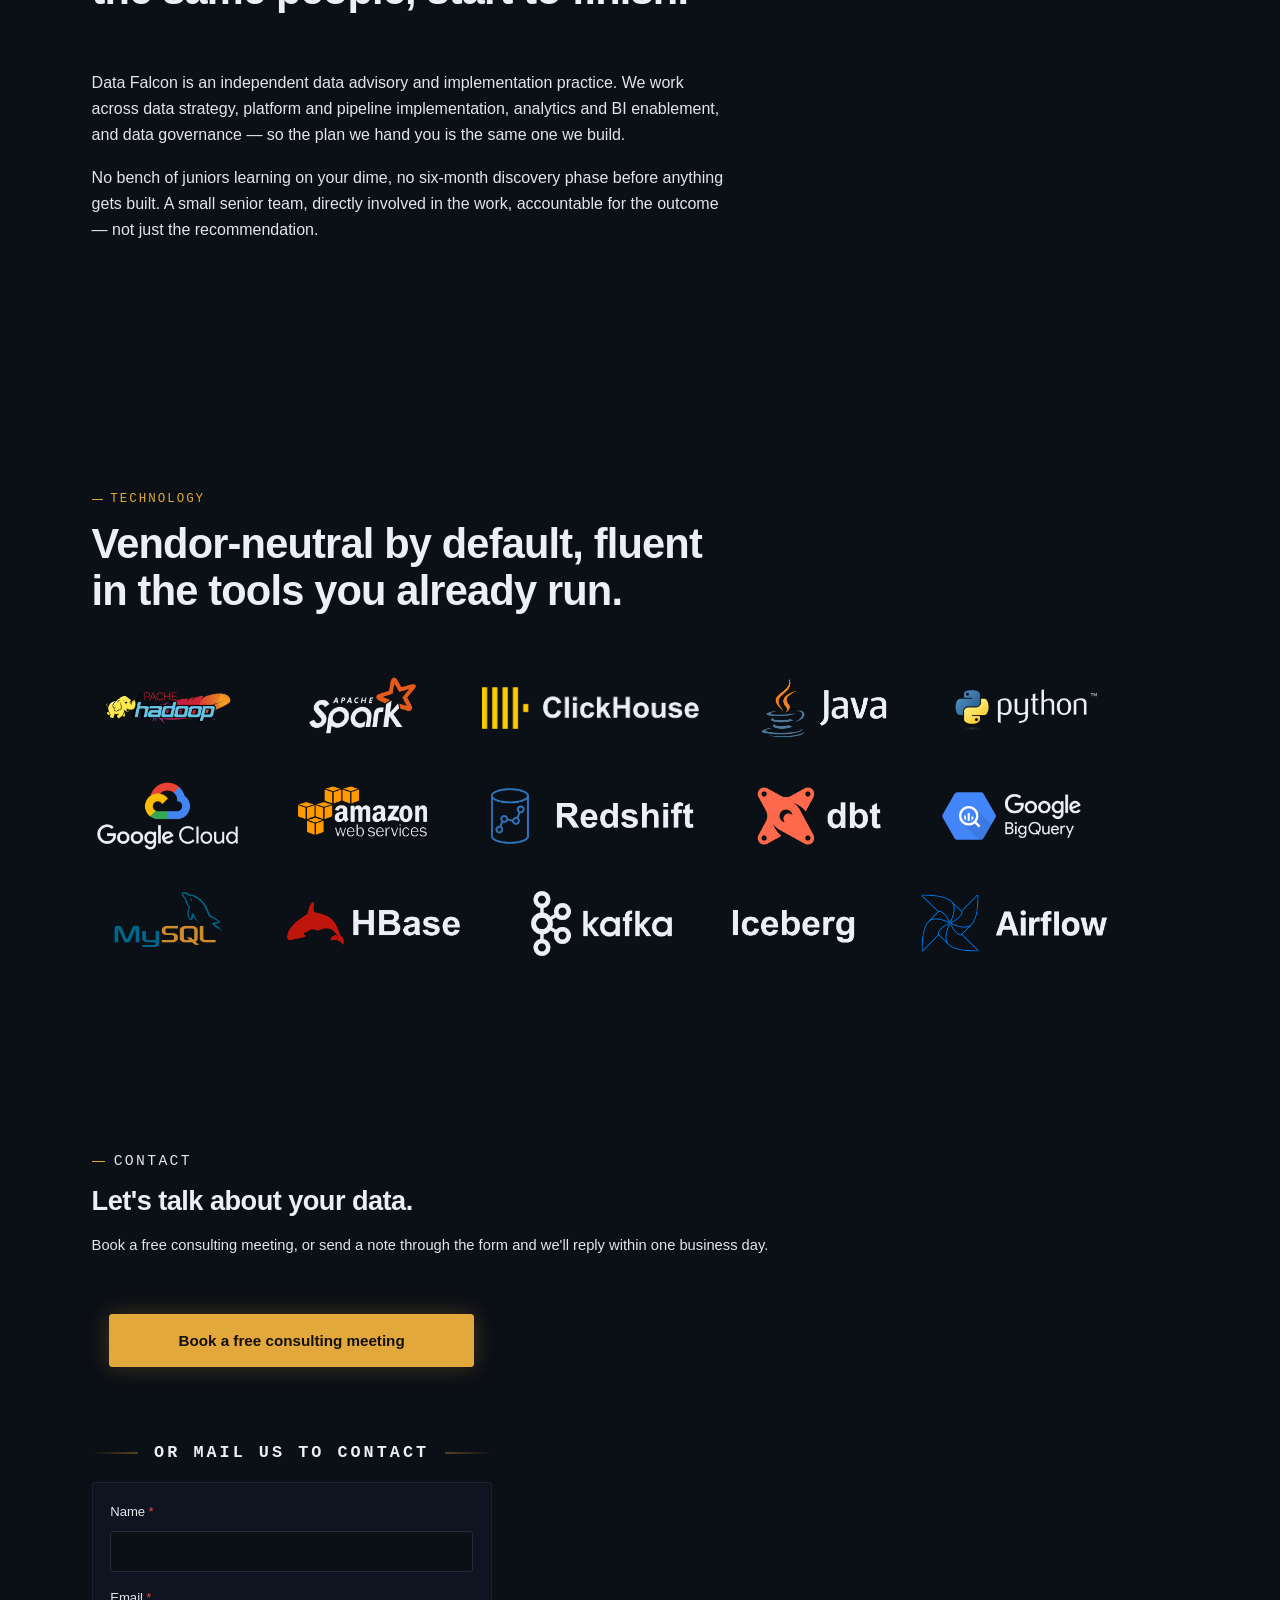
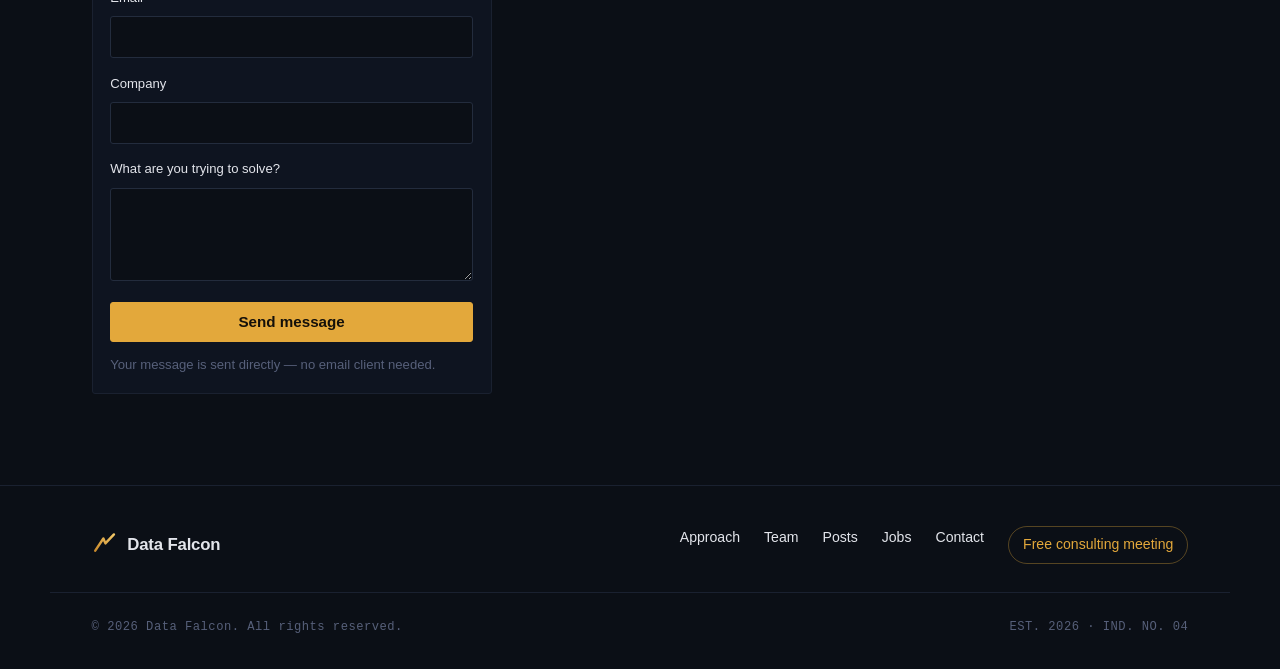
==== commit ee58debc: "calender add" ====
--- a/index.html
+++ b/index.html
@@ -36,6 +36,7 @@
       <a href="posts.html">Posts</a>
       <a href="jobs.html">Jobs</a>
       <a href="contact.html">Contact</a>
+      <a class="nav-book" href="book.html">Free consulting meeting</a>
     </nav>
 
     <div class="header-actions">
@@ -164,11 +165,13 @@
       <div class="contact-intro reveal">
         <p class="eyebrow">Contact</p>
         <h2>Let's talk about your data.</h2>
-        <p>Reach us directly, or send a note through the form and we'll reply within one business day.</p>
-        <a class="contact-email" href="mailto:hello@data-falcon.com">hello@data-falcon.com</a>
-      </div>
-
-      <form class="contact-form reveal" id="contact-form" action="https://formspree.io/f/mkodnzrr" method="POST" novalidate>
+        <p>Book a free consulting meeting, or send a note through the form and we'll reply within one business day.</p>
+      </div>
+
+      <div class="contact-stack reveal">
+        <a class="btn btn-primary btn-book" href="book.html">Book a free consulting meeting</a>
+        <p class="or-divider">Or mail us to contact</p>
+        <form class="contact-form" id="contact-form" action="https://formspree.io/f/mkodnzrr" method="POST" novalidate>
         <div class="field">
           <label for="name">Name<span class="req" aria-hidden="true">*</span></label>
           <input type="text" id="name" name="name" autocomplete="name" required>
@@ -189,7 +192,8 @@
         <p class="form-note" id="form-note">Your message is sent directly — no email client needed.</p>
         <p class="form-success" id="form-success" hidden>Thank you! Your message has been sent.</p>
         <p class="form-error" id="form-error" hidden>Something went wrong sending your message. Please try again, or email us directly.</p>
-      </form>
+        </form>
+      </div>
     </div>
   </section>
 
@@ -217,6 +221,7 @@
       <a href="posts.html">Posts</a>
       <a href="jobs.html">Jobs</a>
       <a href="contact.html">Contact</a>
+      <a class="nav-book" href="book.html">Free consulting meeting</a>
     </nav>
   </div>
   <div class="wrap footer-meta">
--- a/assets/css/style.css
+++ b/assets/css/style.css
@@ -191,6 +191,56 @@
 }
 .site-nav a:hover { color: var(--ink); }
 
+/* booking CTA: amber pill in header/footer nav, glowing primary elsewhere */
+.site-nav .nav-book,
+.footer-nav .nav-book {
+  color: var(--accent);
+  border: 1px solid var(--accent-line);
+  border-radius: 999px;
+  padding: 0.45em 1em;
+  transition: color 0.18s ease, border-color 0.18s ease, background 0.18s ease;
+}
+.site-nav .nav-book:hover,
+.footer-nav .nav-book:hover {
+  color: var(--accent-strong);
+  border-color: var(--accent);
+  background: var(--accent-soft);
+}
+.btn-book {
+  box-shadow: 0 0 22px rgba(227, 168, 59, 0.25);
+}
+.btn-book:hover { box-shadow: 0 0 30px rgba(227, 168, 59, 0.4); }
+
+/* contact sections: book on top, "or", then the message form */
+.contact-stack { width: 100%; max-width: 480px; }
+/* match the Send message button's width: inset by the form card's padding */
+.contact-stack .btn-book {
+  width: calc(100% - 2 * clamp(1.25rem, 1rem + 0.8vw, 1.85rem));
+  margin: 0 clamp(1.25rem, 1rem + 0.8vw, 1.85rem);
+}
+.contact-stack .contact-form { max-width: none; margin-left: 0; }
+.or-divider {
+  display: flex;
+  align-items: center;
+  gap: 1rem;
+  margin: 4.5rem 0 1rem;
+  font-family: var(--font-mono);
+  font-size: 1.05rem;
+  font-weight: 650;
+  letter-spacing: 0.18em;
+  text-transform: uppercase;
+  color: var(--ink);
+}
+.or-divider::before,
+.or-divider::after {
+  content: "";
+  flex: 1;
+  height: 2px;
+  border-radius: 1px;
+}
+.or-divider::before { background: linear-gradient(90deg, transparent, var(--accent-line)); }
+.or-divider::after { background: linear-gradient(90deg, var(--accent-line), transparent); }
+
 .header-actions { display: flex; align-items: center; gap: 1.25rem; }
 
 .nav-toggle {
@@ -566,8 +616,8 @@
 /* -- contact -- */
 .contact-grid {
   display: grid;
-  grid-template-columns: 1fr 1.2fr;
-  gap: clamp(2.5rem, 2rem + 3vw, 5rem);
+  grid-template-columns: 1fr;
+  gap: clamp(1.75rem, 1.4rem + 1.5vw, 2.75rem);
 }
 .contact-intro h2 { font-size: clamp(1.4rem, 1.15rem + 1.2vw, 2rem); }
 .contact-intro p { color: var(--ink-muted); font-size: 0.92rem; }
@@ -584,6 +634,10 @@
 .contact-email:hover { color: var(--accent-strong); border-color: var(--accent-strong); }
 
 .contact-compact .contact-form { max-width: 400px; padding: 1.1rem; }
+/* compact variant (home page): keep the book button flush with its narrower form */
+.contact-compact .contact-stack { max-width: 400px; }
+.contact-compact .contact-stack .contact-form { max-width: none; }
+.contact-compact .contact-stack .btn-book { width: calc(100% - 2.2rem); margin: 0 1.1rem; }
 .contact-compact .contact-intro h2 { font-size: clamp(1.2rem, 1rem + 1vw, 1.7rem); }
 .contact-compact .field { margin-bottom: 0.9rem; }
 .contact-compact .form-submit { padding: 0.7em 1.4em; }
@@ -620,6 +674,11 @@
   border-color: var(--accent);
 }
 .form-submit { width: 100%; margin-top: 0.4rem; }
+.form-submit:disabled {
+  opacity: 0.4;
+  cursor: not-allowed;
+  transform: none;
+}
 .form-note { font-size: var(--fs-small); color: var(--ink-faint); margin: 0.9em 0 0; }
 
 /* Job application terms & conditions */
@@ -665,6 +724,106 @@
   cursor: pointer;
 }
 .field-check.has-error label { color: #E5484D; }
+
+/* -- booking (book.html) -- */
+.booking-grid {
+  display: grid;
+  grid-template-columns: 1.2fr 1fr;
+  gap: clamp(2.5rem, 2rem + 3vw, 5rem);
+  align-items: start;
+}
+.picker-label {
+  font-family: var(--font-mono);
+  font-size: var(--fs-eyebrow);
+  letter-spacing: 0.08em;
+  text-transform: uppercase;
+  color: var(--ink-faint);
+  margin-bottom: 0.9rem;
+}
+.picker-label-slots { margin-top: 2rem; }
+.day-grid {
+  display: grid;
+  grid-template-columns: repeat(4, 1fr);
+  gap: 0.6rem;
+}
+.day-btn, .slot-btn {
+  background: var(--bg-inset);
+  border: 1px solid var(--line);
+  border-radius: var(--radius);
+  color: var(--ink-muted);
+  font-family: var(--font-mono);
+  cursor: pointer;
+  text-align: center;
+  transition: border-color 0.18s ease, color 0.18s ease, background 0.18s ease;
+}
+.day-btn { padding: 0.7em 0.4em; }
+.day-btn:hover, .slot-btn:hover { border-color: var(--accent-line); color: var(--ink); }
+.day-btn.is-selected, .slot-btn.is-selected {
+  border-color: var(--accent);
+  color: var(--accent);
+  background: var(--accent-soft);
+}
+.day-dow {
+  display: block;
+  font-size: 0.7rem;
+  letter-spacing: 0.08em;
+  text-transform: uppercase;
+  color: var(--ink-faint);
+}
+.day-btn.is-selected .day-dow { color: var(--accent); }
+.day-date { display: block; font-size: 0.95rem; margin-top: 0.35em; }
+.slot-grid {
+  display: grid;
+  grid-template-columns: repeat(auto-fill, minmax(84px, 1fr));
+  gap: 0.6rem;
+}
+.slot-btn { padding: 0.65em 0.4em; font-size: 0.88rem; }
+.booking-status {
+  font-family: var(--font-mono);
+  font-size: var(--fs-small);
+  color: var(--ink-faint);
+  margin-top: 1rem;
+  min-height: 1.2em;
+}
+.booking-form { margin-left: 0; }
+.booking-summary {
+  font-family: var(--font-mono);
+  font-size: var(--fs-small);
+  color: var(--accent);
+  border: 1px solid var(--accent-line);
+  border-radius: var(--radius);
+  background: var(--accent-soft);
+  padding: 0.75em 0.9em;
+  margin-bottom: 1.2rem;
+}
+.booking-success {
+  background: var(--bg-inset);
+  border: 1px solid var(--line-soft);
+  border-radius: var(--radius);
+  padding: clamp(1.25rem, 1rem + 0.8vw, 1.85rem);
+  max-width: 480px;
+}
+.booking-success h3 { font-size: var(--fs-h3); margin-bottom: 0.6em; }
+.booking-success p { color: var(--ink-muted); font-size: 0.92rem; margin-bottom: 0.9em; overflow-wrap: anywhere; }
+.booking-success .btn { margin-top: 0.4rem; }
+
+/* book.html only: amber-edged "Back to the site" button on the success card */
+#book .booking-success .btn-outline {
+  border-color: var(--accent);
+  color: var(--accent);
+}
+#book .booking-success .btn-outline:hover {
+  border-color: var(--accent-strong);
+  color: var(--accent-strong);
+  background: var(--accent-soft);
+}
+
+/* book.html only: lift the faint slate text — brighter and larger for readability */
+#book .form-note { color: var(--ink-muted); font-size: 0.95rem; }
+#book .picker-label { color: var(--ink-muted); font-size: 0.92rem; }
+#book .booking-status { color: var(--ink-muted); font-size: 0.95rem; }
+#book .day-dow { color: var(--ink-muted); font-size: 0.78rem; }
+#book .day-btn.is-selected .day-dow { color: var(--accent); }
 
 /* ==========================================================================
    Footer
@@ -710,6 +869,7 @@
    ========================================================================== */
 @media (max-width: 920px) {
   .contact-grid { grid-template-columns: 1fr; }
+  .booking-grid { grid-template-columns: 1fr; }
   .flight-stages { grid-template-columns: repeat(2, 1fr); row-gap: 2.5rem; }
   .flight-stages::before { display: none; }
 }
@@ -729,6 +889,13 @@
   }
   .site-nav.is-open { display: flex; }
   .site-nav a { padding: 0.85rem 0; border-bottom: 1px solid var(--line-soft); }
+  .site-nav .nav-book {
+    align-self: flex-start;
+    margin: 1rem 0 0.5rem;
+    padding: 0.5em 1.1em;
+    border: 1px solid var(--accent-line);
+    border-radius: 999px;
+  }
   .nav-toggle { display: flex; }
 
   .flight-stages { grid-template-columns: 1fr; }
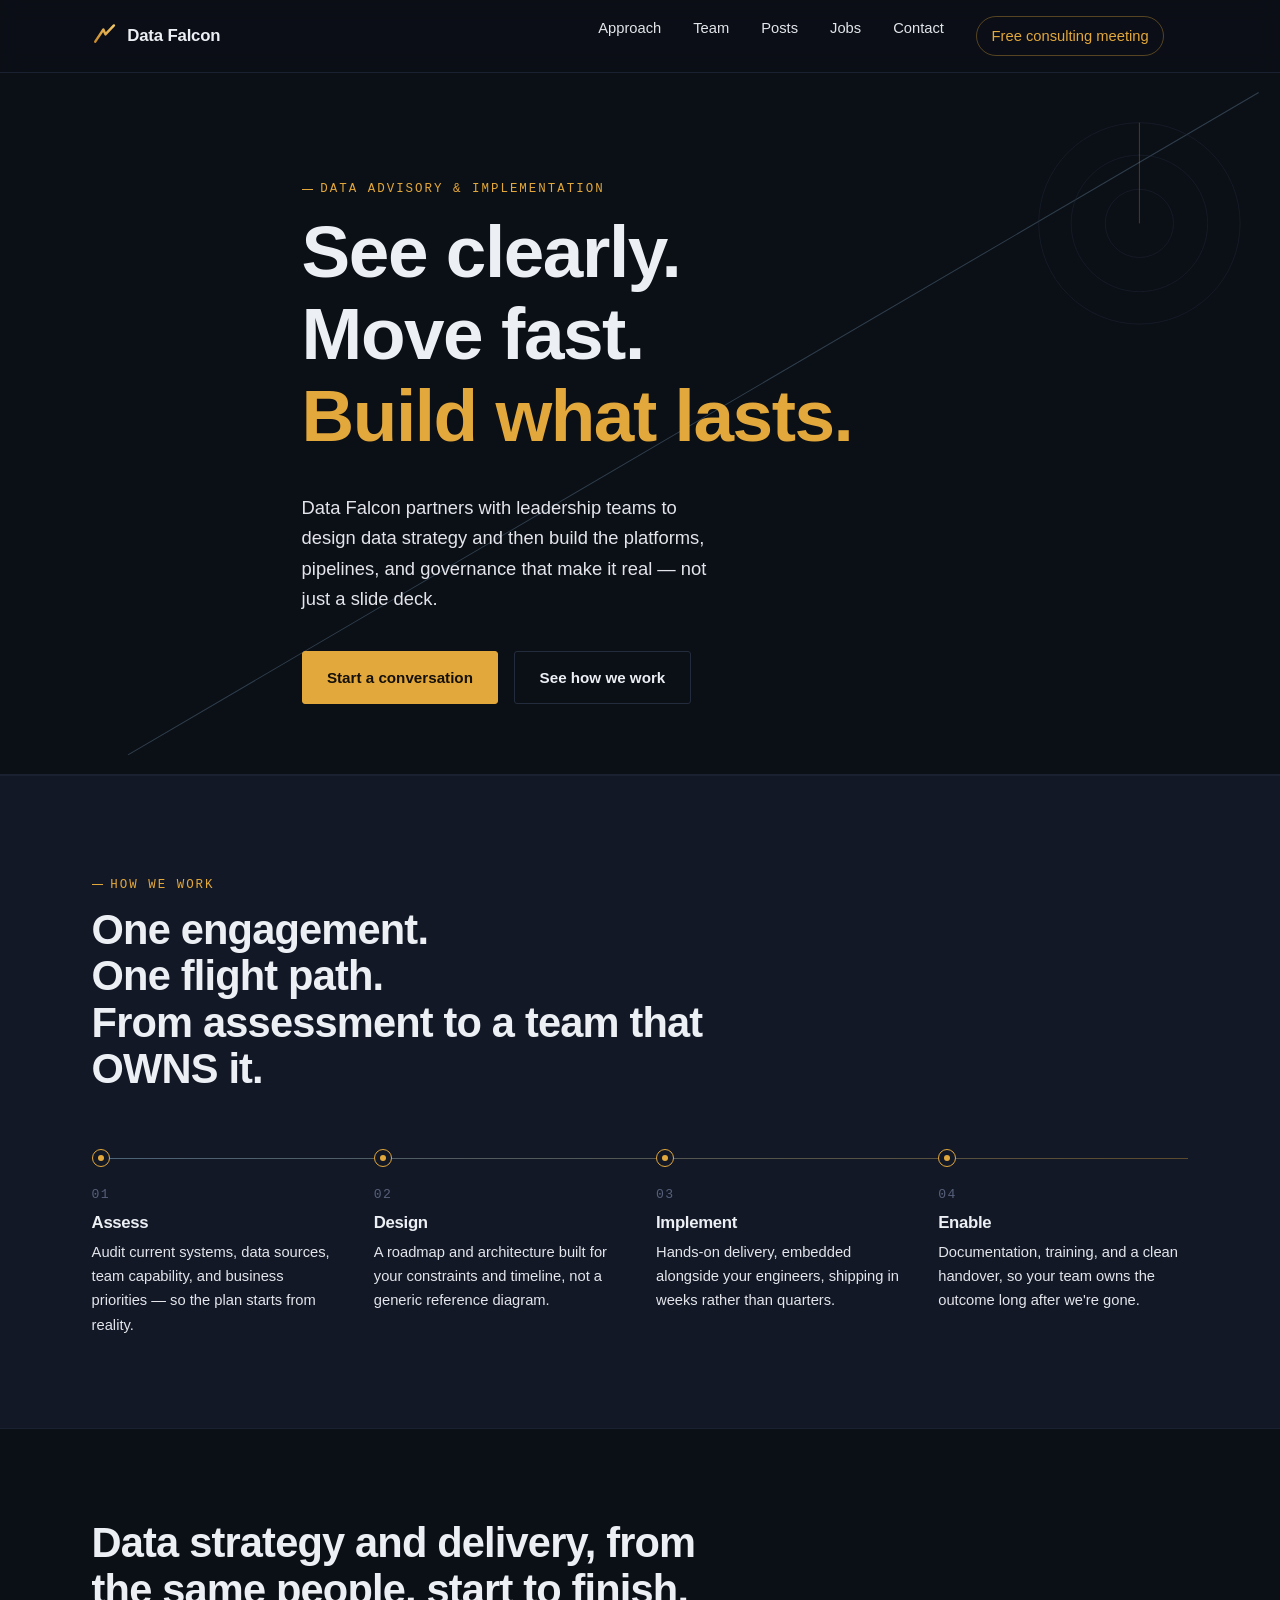
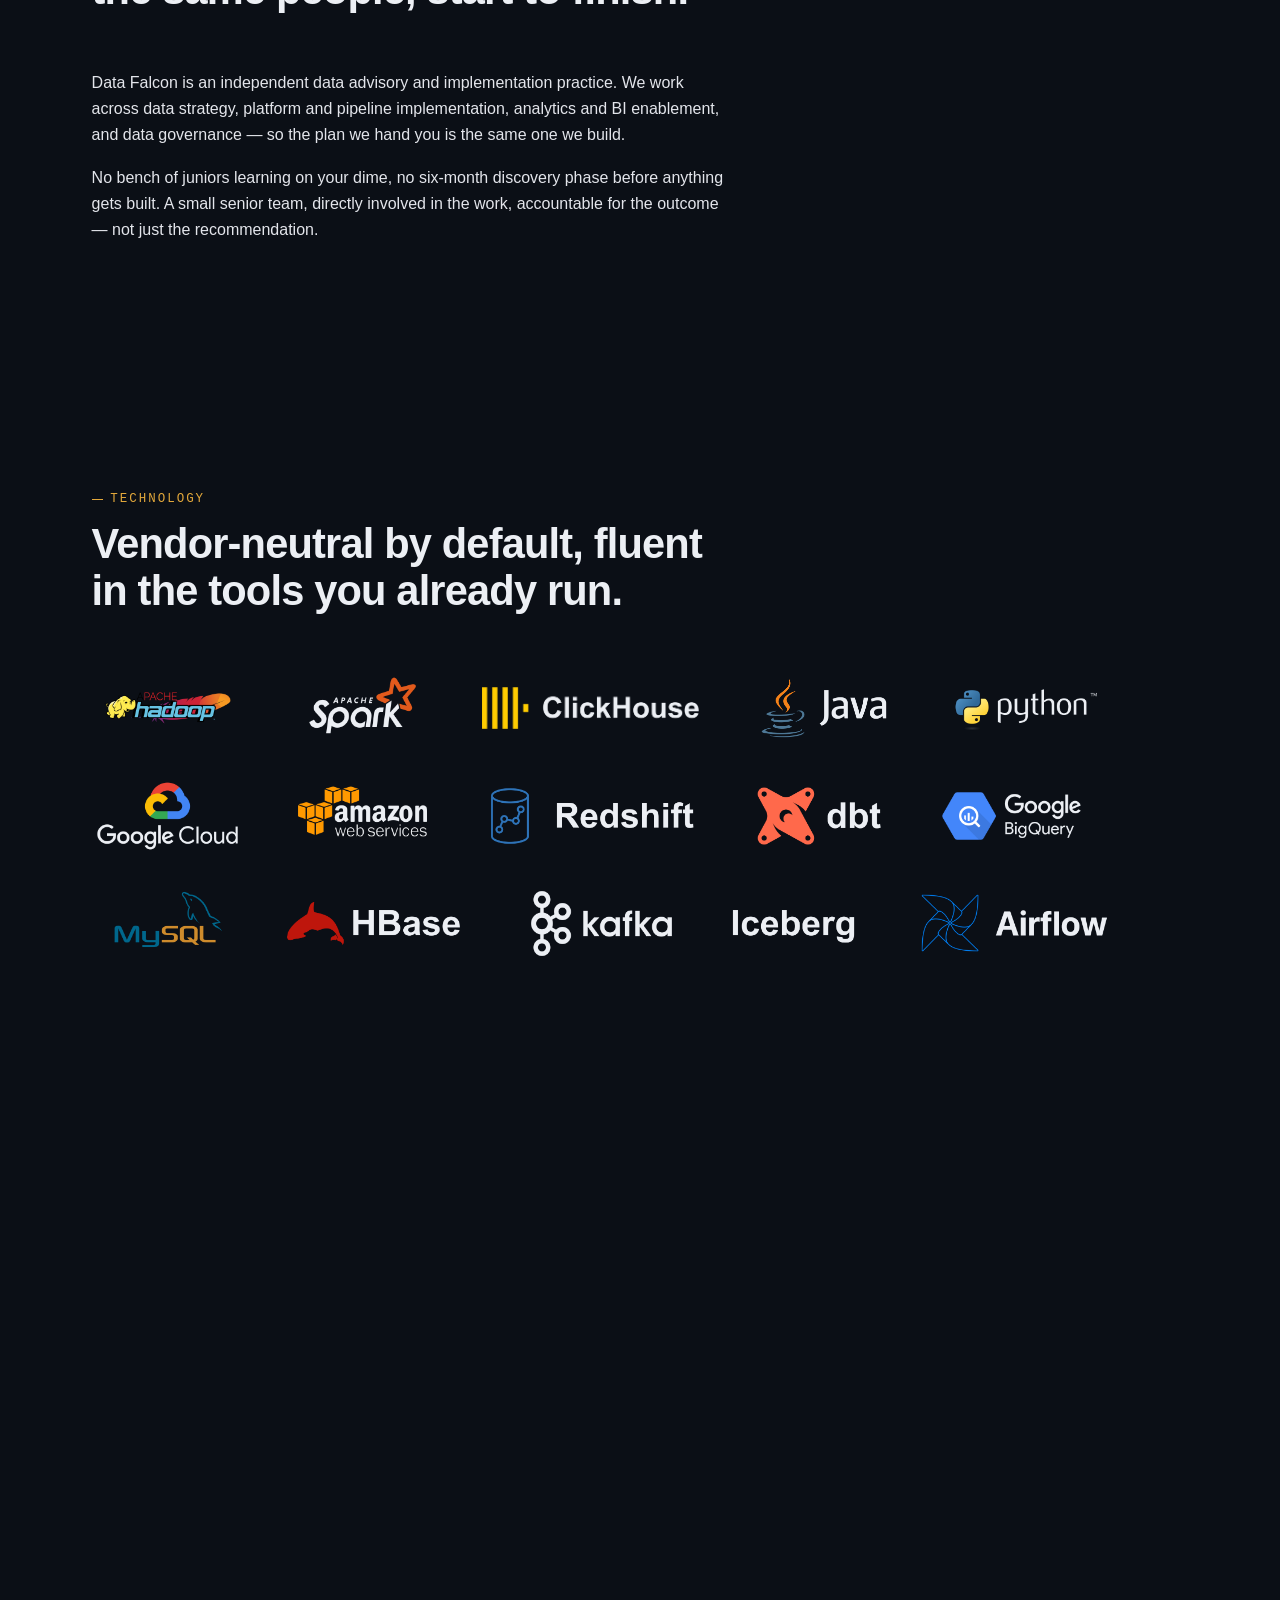
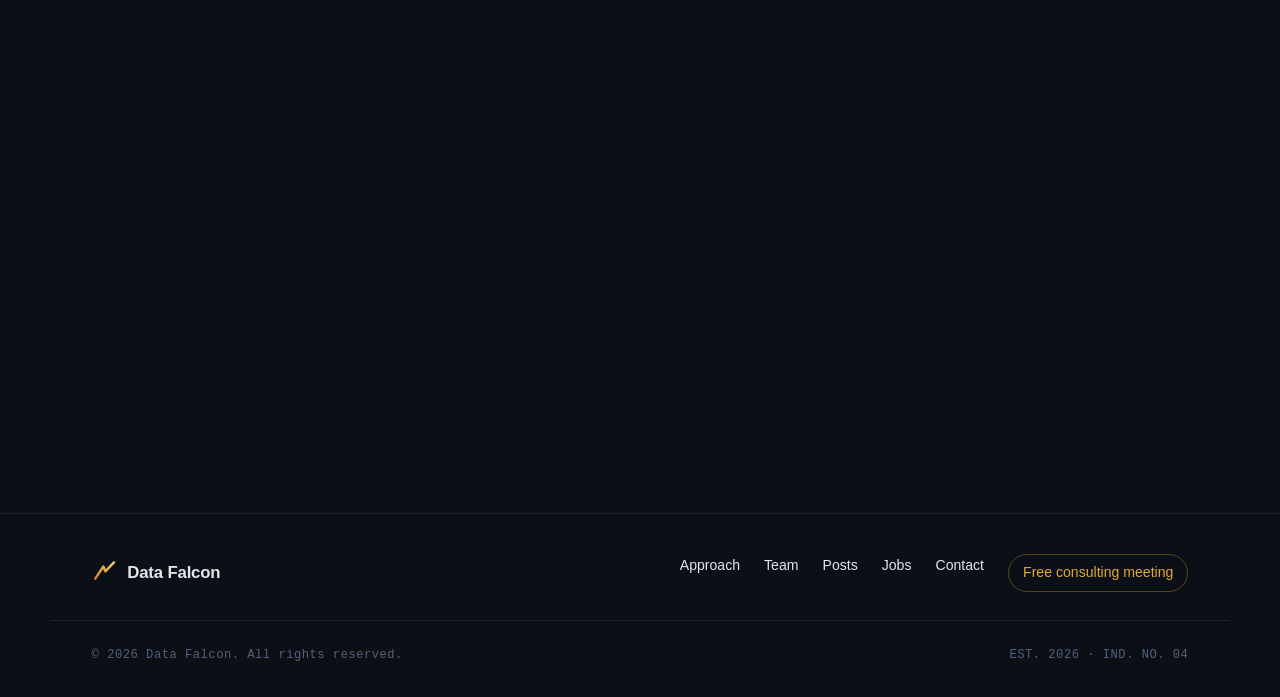
==== commit 6d458c58: "Divider copy: "Or reach out directly via email" Co-Authored-By: Claude Fable 5 <noreply@anthropic.co" ====
--- a/index.html
+++ b/index.html
@@ -9,7 +9,7 @@
 <title>Data Falcon — Data Advisory &amp; Implementation</title>
 <meta name="description" content="Data Falcon is an independent data advisory and implementation practice. We design data strategy and build the platforms, pipelines, and governance that make it real.">
 <link rel="icon" type="image/svg+xml" href="assets/img/favicon.svg">
-<link rel="stylesheet" href="assets/css/style.css">
+<link rel="stylesheet" href="assets/css/style.css?v=20260716">
 </head>
 <body>
 
@@ -170,7 +170,7 @@
 
       <div class="contact-stack reveal">
         <a class="btn btn-primary btn-book" href="book.html">Book a free consulting meeting</a>
-        <p class="or-divider">Or mail us to contact</p>
+        <p class="or-divider">Or reach out directly via email</p>
         <form class="contact-form" id="contact-form" action="https://formspree.io/f/mkodnzrr" method="POST" novalidate>
         <div class="field">
           <label for="name">Name<span class="req" aria-hidden="true">*</span></label>
@@ -230,6 +230,6 @@
   </div>
 </footer>
 
-<script src="assets/js/main.js"></script>
+<script src="assets/js/main.js?v=20260716"></script>
 </body>
 </html>
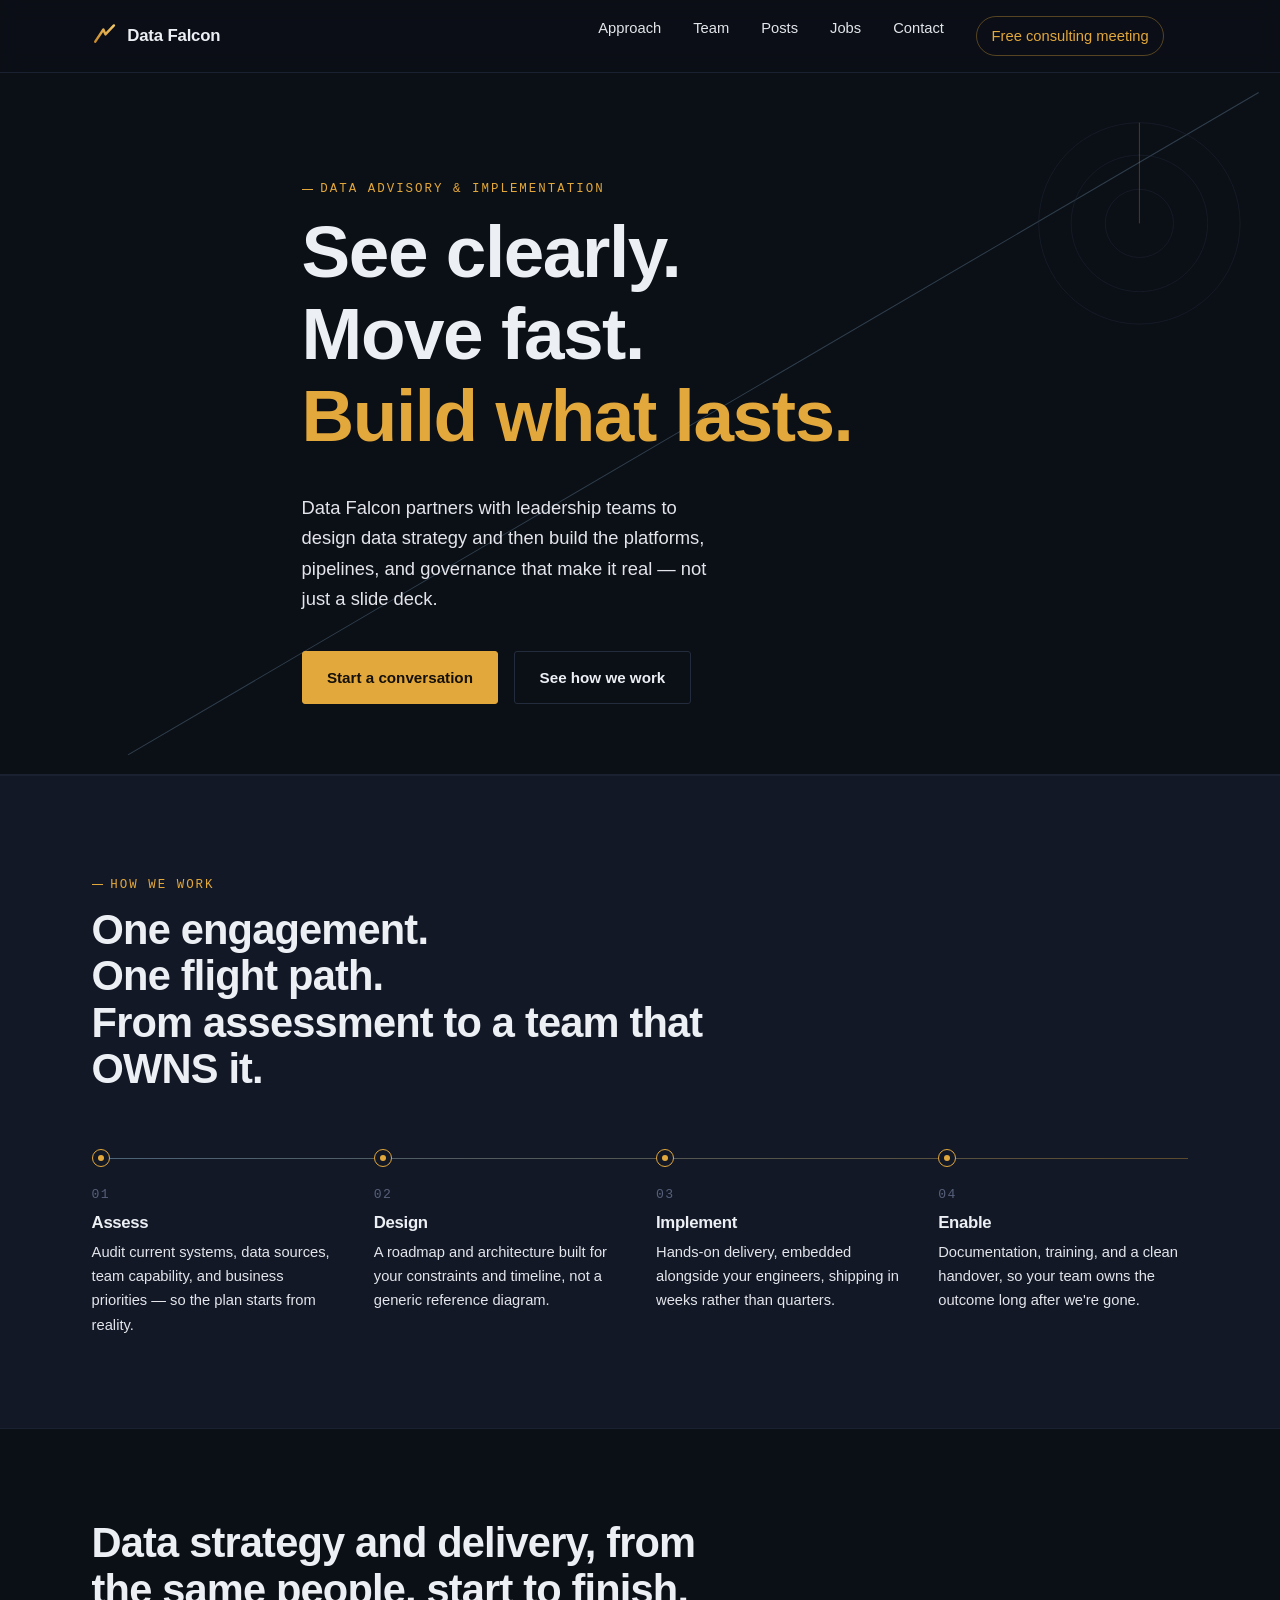
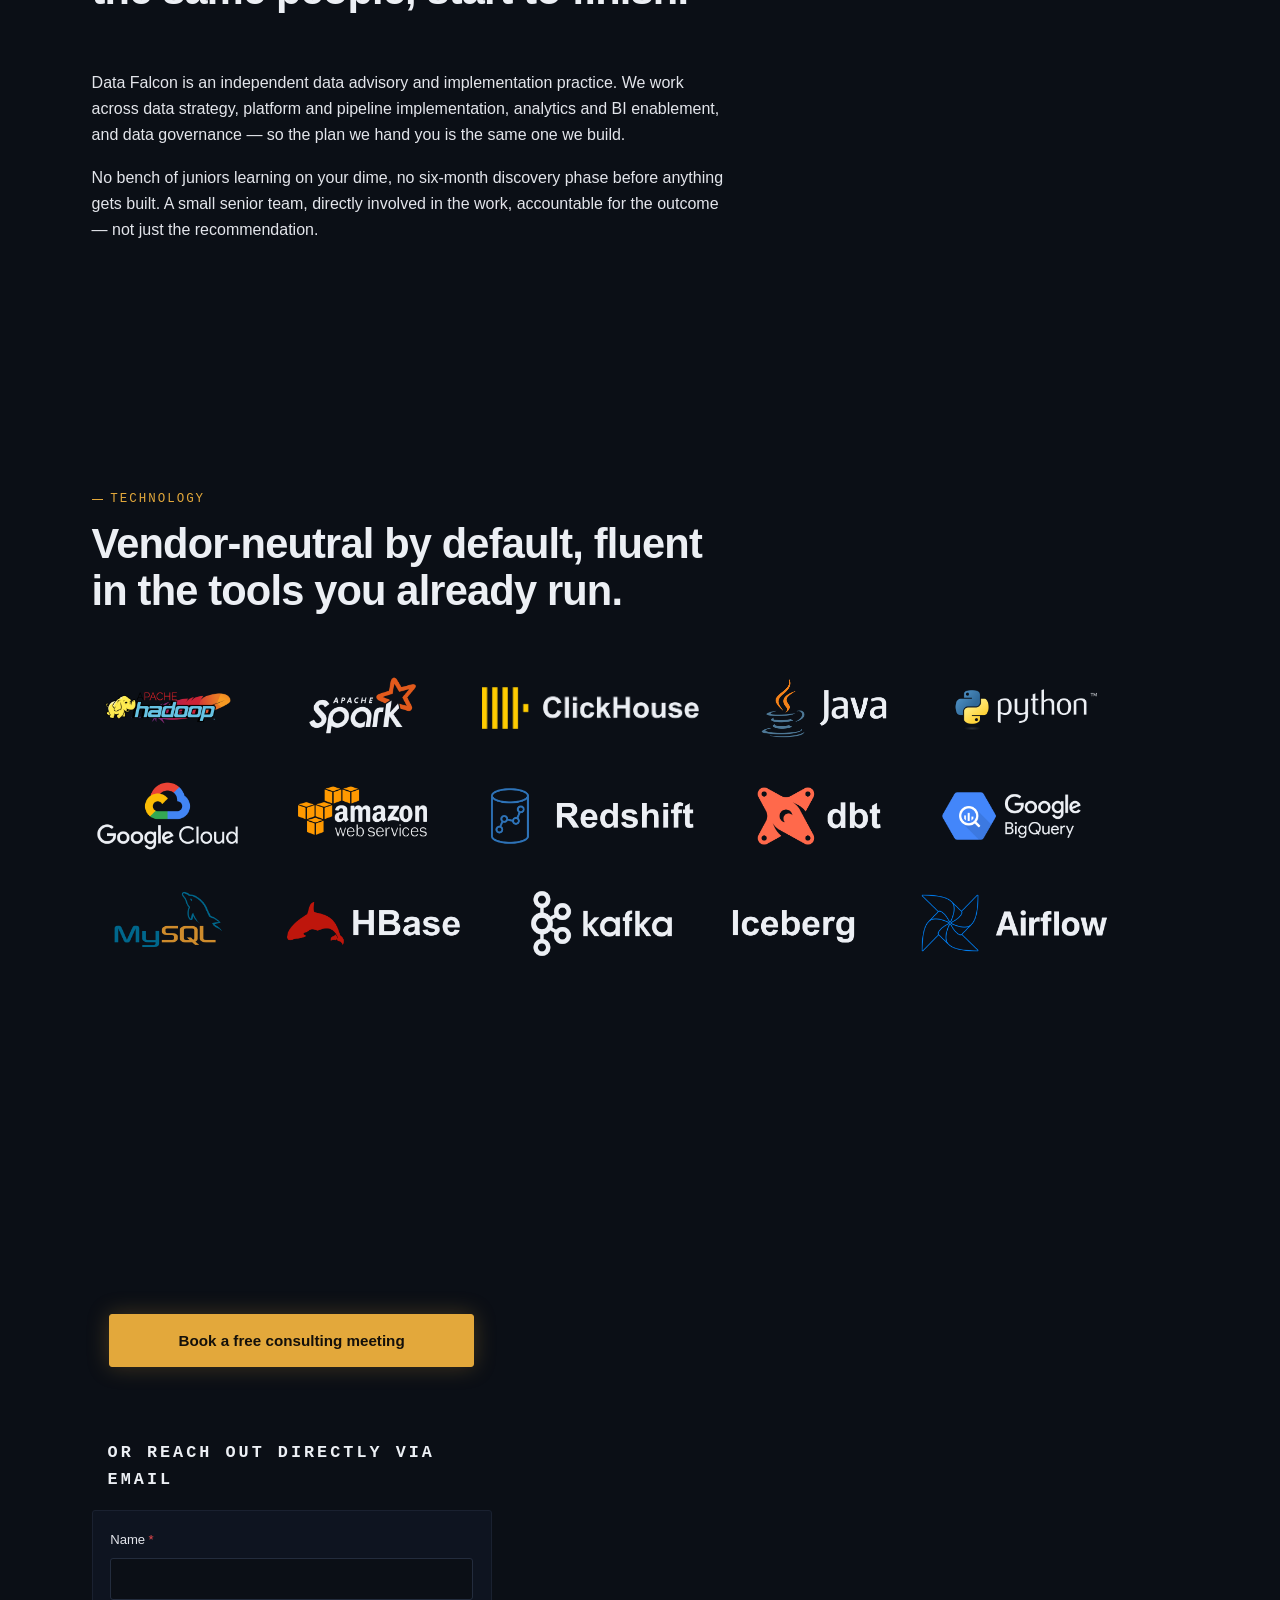
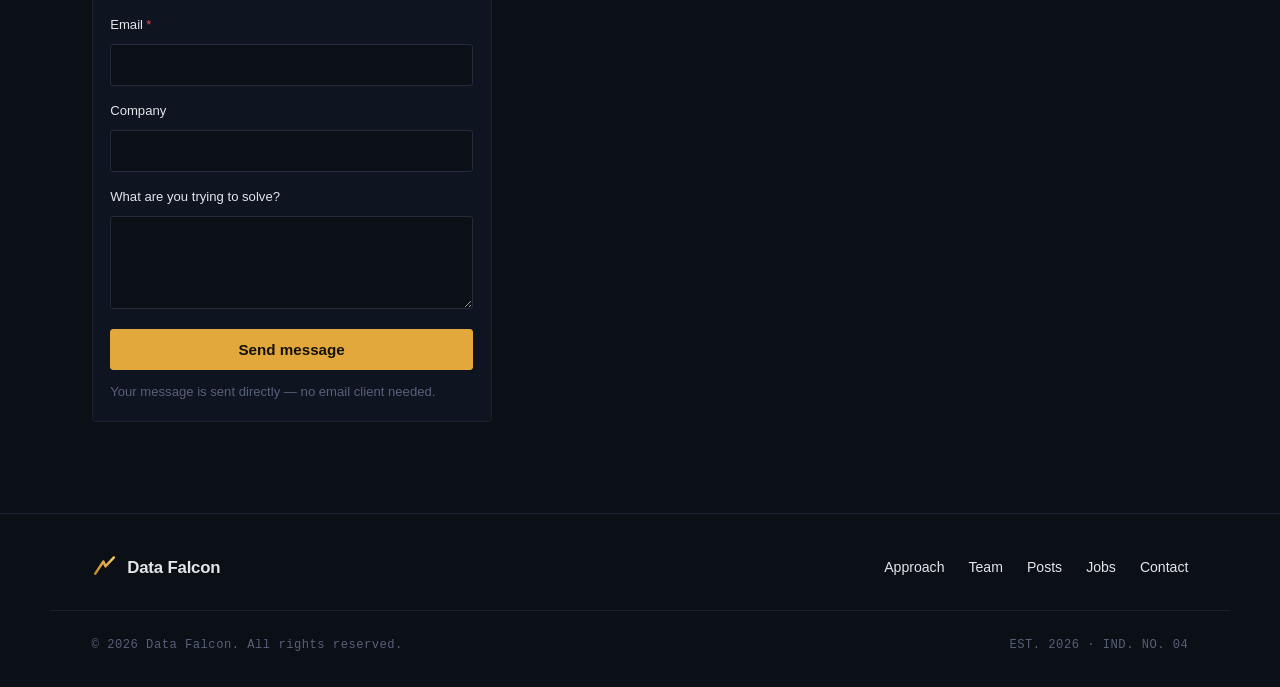
==== commit 96d65dfc: "Footer: drop booking CTA; show server detail on booking conflicts Co-Authored-By: Claude Fable 5 <no" ====
--- a/index.html
+++ b/index.html
@@ -221,7 +221,6 @@
       <a href="posts.html">Posts</a>
       <a href="jobs.html">Jobs</a>
       <a href="contact.html">Contact</a>
-      <a class="nav-book" href="book.html">Free consulting meeting</a>
     </nav>
   </div>
   <div class="wrap footer-meta">
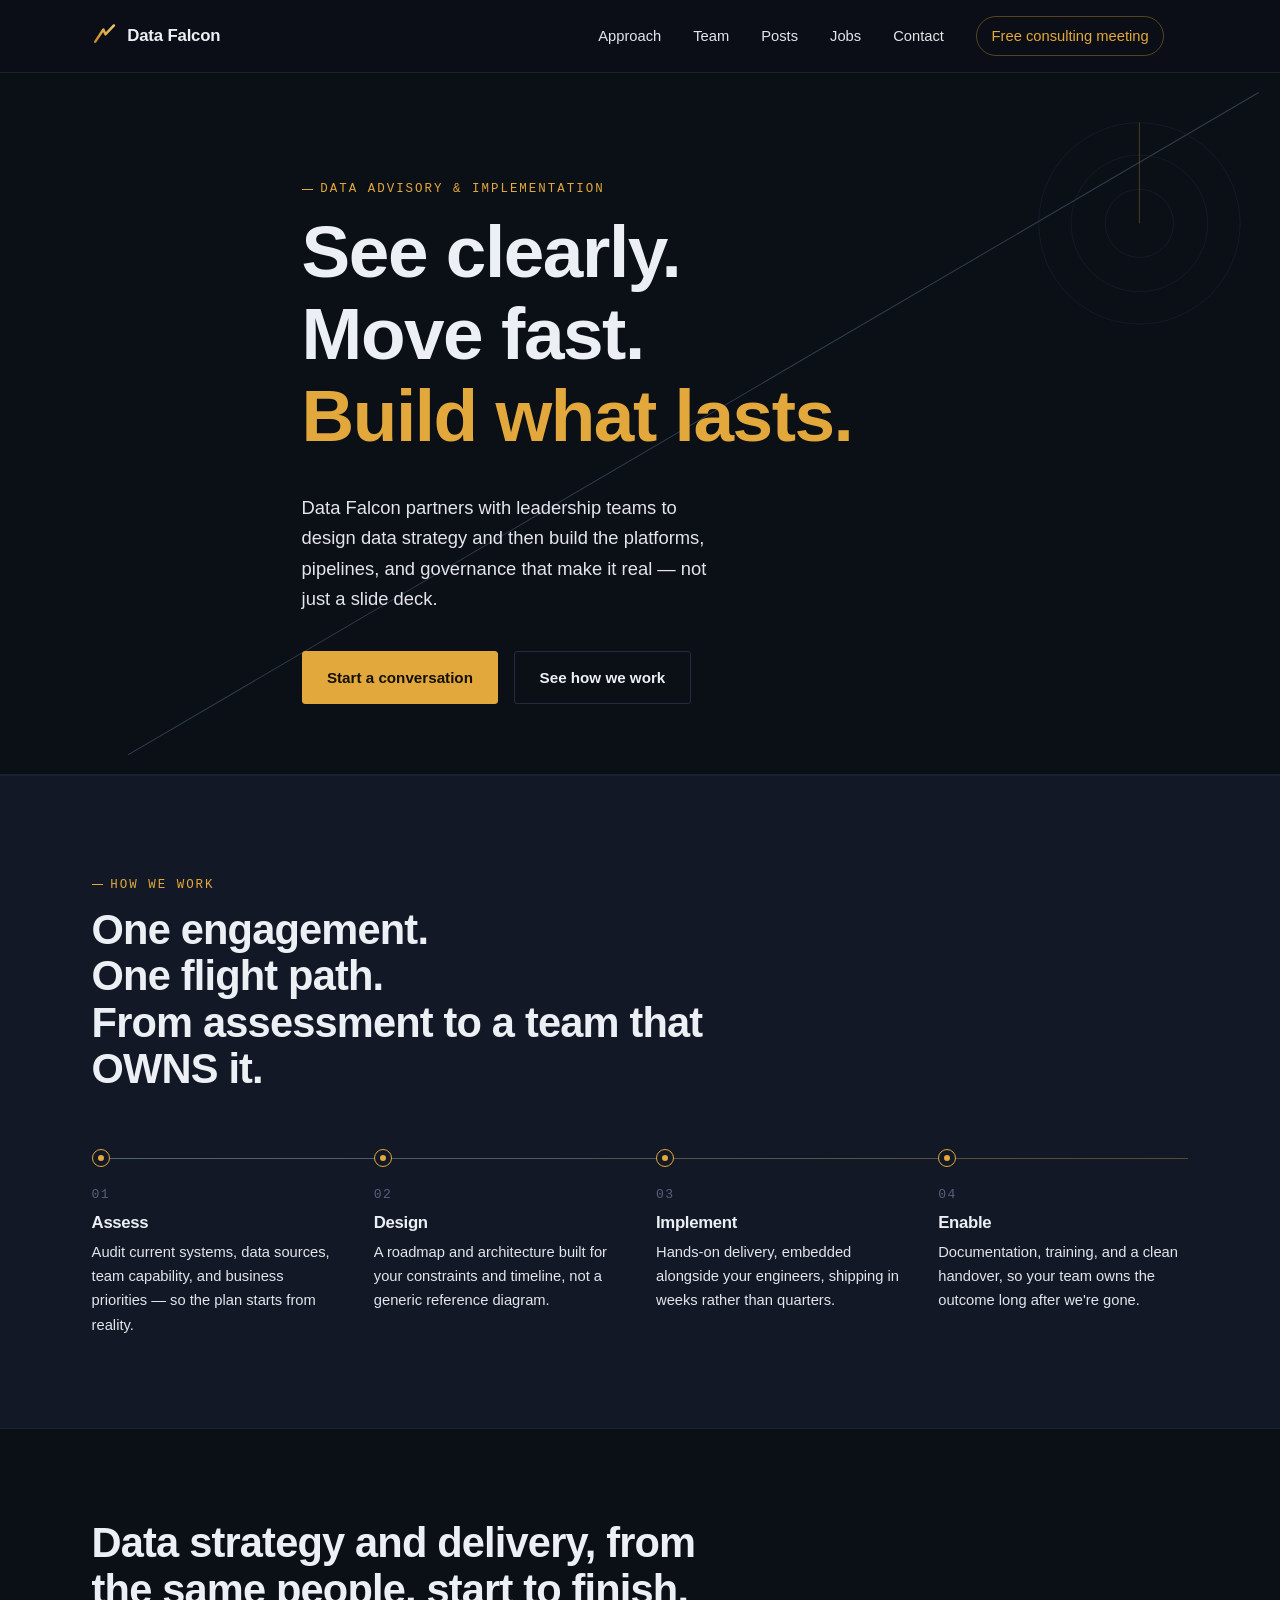
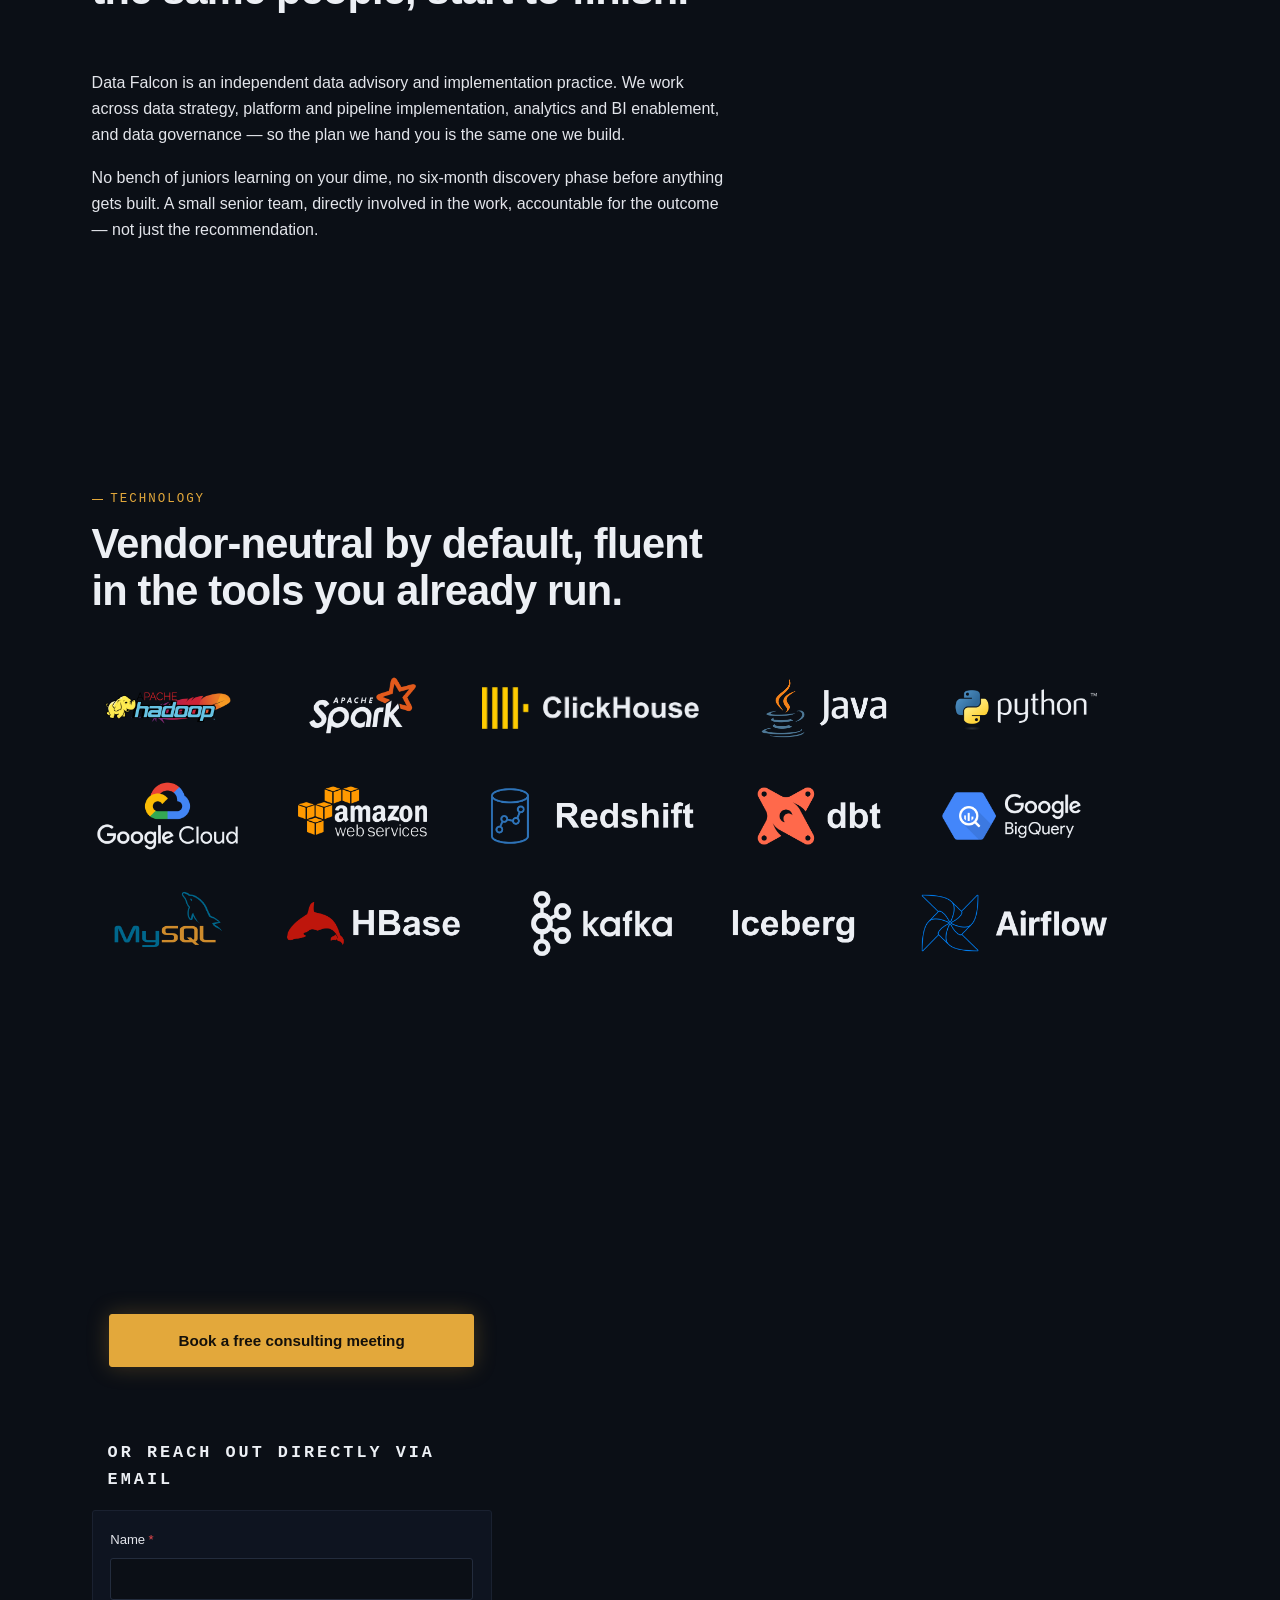
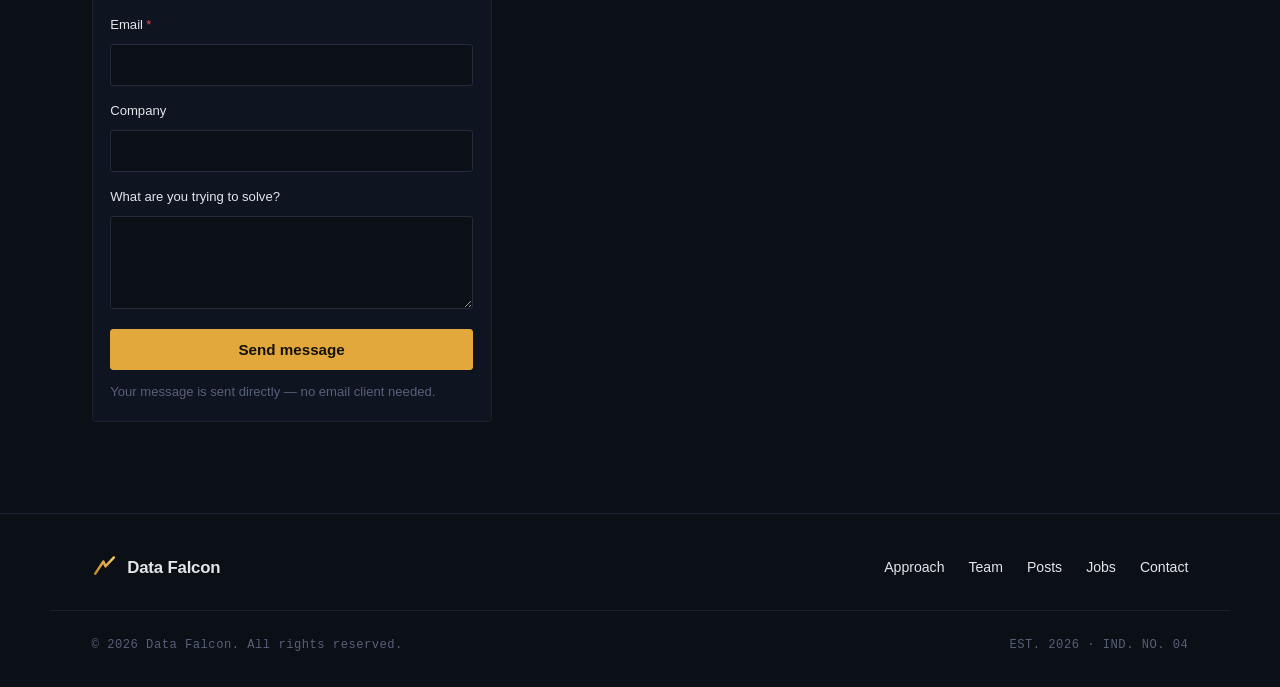
==== commit 6a75510c: "Booking: animated loading spinner; header CTA pill aligned with nav text - "Loading times…" now show" ====
--- a/index.html
+++ b/index.html
@@ -9,7 +9,7 @@
 <title>Data Falcon — Data Advisory &amp; Implementation</title>
 <meta name="description" content="Data Falcon is an independent data advisory and implementation practice. We design data strategy and build the platforms, pipelines, and governance that make it real.">
 <link rel="icon" type="image/svg+xml" href="assets/img/favicon.svg">
-<link rel="stylesheet" href="assets/css/style.css?v=20260716">
+<link rel="stylesheet" href="assets/css/style.css?v=20260717b">
 </head>
 <body>
 
--- a/assets/css/style.css
+++ b/assets/css/style.css
@@ -179,6 +179,7 @@
 }
 .site-nav {
   display: flex;
+  align-items: center;
   gap: 2rem;
   margin-left: auto;
 }
@@ -191,7 +192,9 @@
 }
 .site-nav a:hover { color: var(--ink); }
 
-/* booking CTA: amber pill in header/footer nav, glowing primary elsewhere */
+/* booking CTA: amber pill in header/footer nav, glowing primary elsewhere.
+   The header nav is vertically centered so the pill's padding doesn't push
+   its text out of line with the other menu items. */
 .site-nav .nav-book,
 .footer-nav .nav-book {
   color: var(--accent);
@@ -785,6 +788,30 @@
   margin-top: 1rem;
   min-height: 1.2em;
 }
+.booking-status.is-loading::before {
+  content: "";
+  display: inline-block;
+  width: 0.8em;
+  height: 0.8em;
+  margin-right: 0.55em;
+  vertical-align: -0.08em;
+  border-radius: 50%;
+  border: 2px solid var(--accent-line);
+  border-top-color: var(--accent);
+  animation: status-spin 0.7s linear infinite;
+}
+@keyframes status-spin {
+  to { transform: rotate(360deg); }
+}
+@keyframes status-fade {
+  50% { opacity: 0.35; }
+}
+@media (prefers-reduced-motion: reduce) {
+  .booking-status.is-loading::before {
+    border-color: var(--accent);
+    animation: status-fade 1.6s ease-in-out infinite;
+  }
+}
 .booking-form { margin-left: 0; }
 .booking-summary {
   font-family: var(--font-mono);
@@ -883,6 +910,7 @@
     background: var(--bg-elevated);
     border-bottom: 1px solid var(--line-soft);
     flex-direction: column;
+    align-items: stretch;
     gap: 0;
     padding: 0.5rem var(--pad) 1rem;
     display: none;
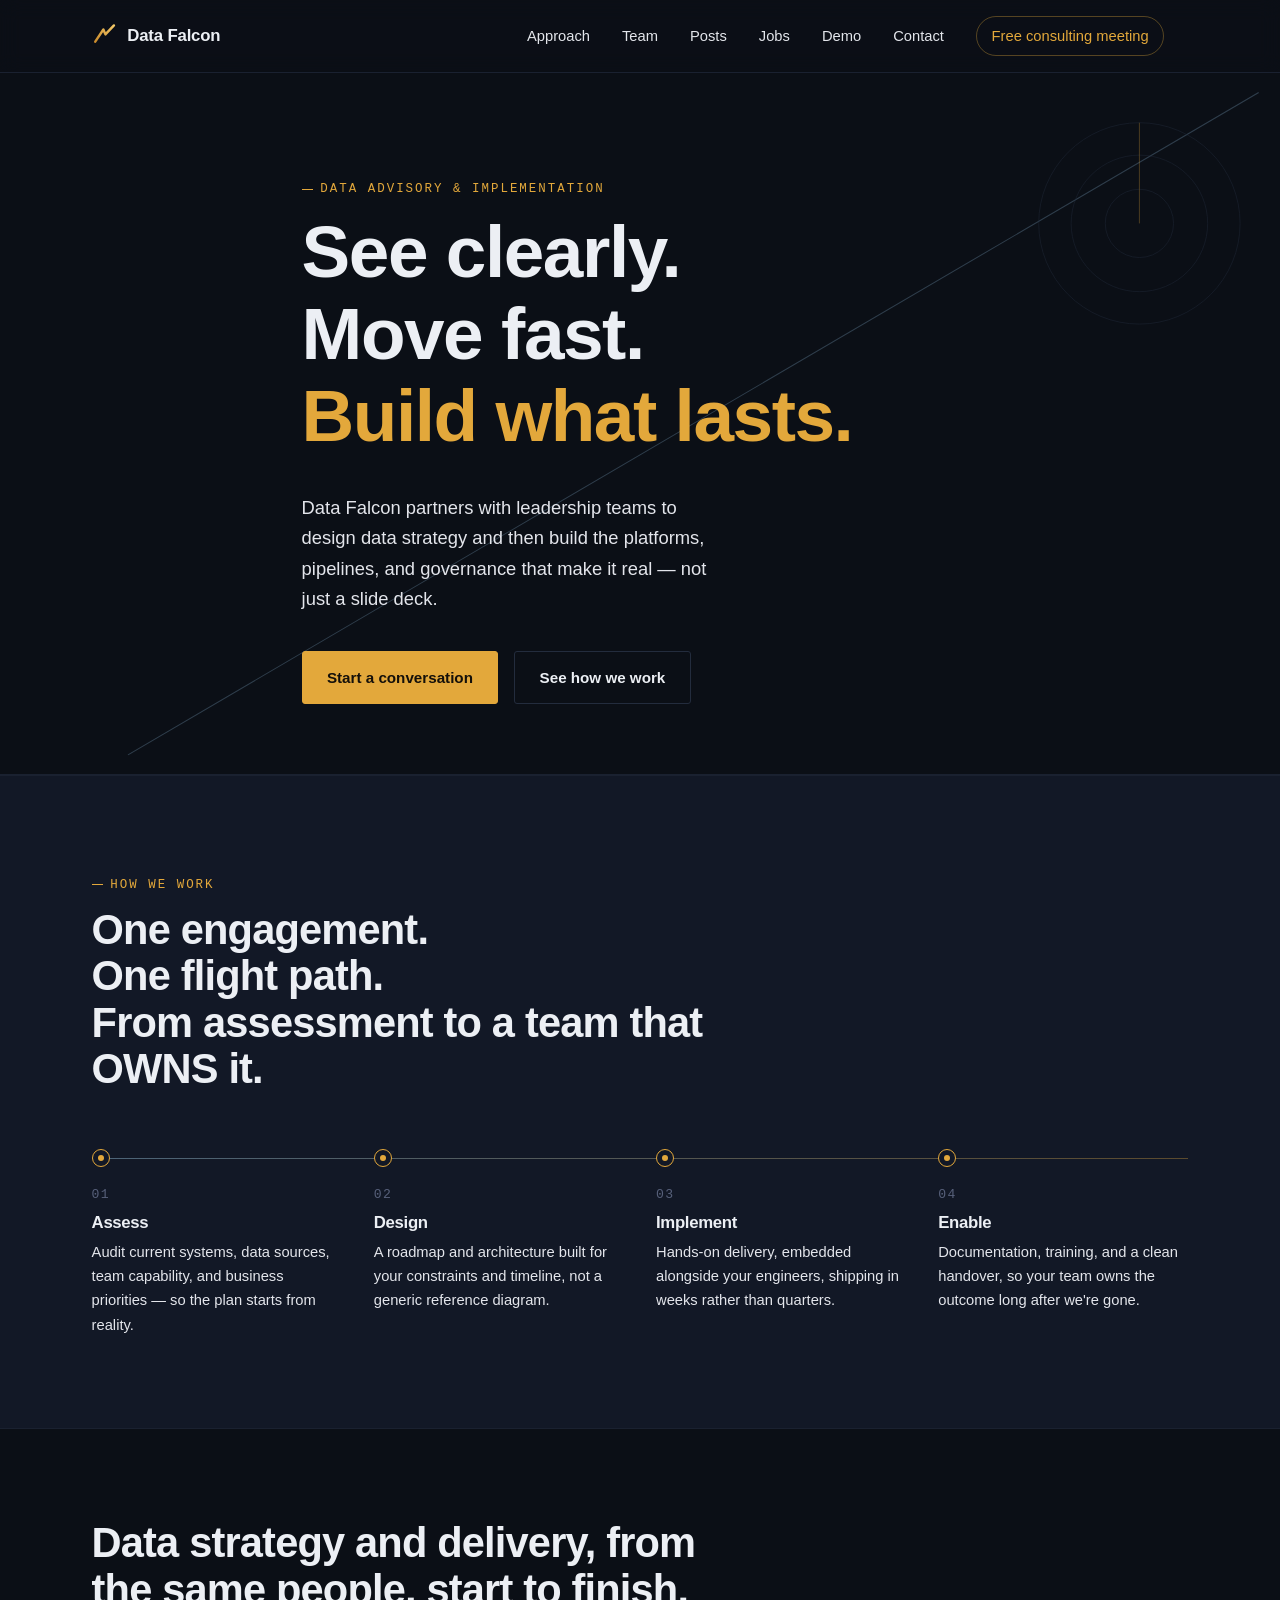
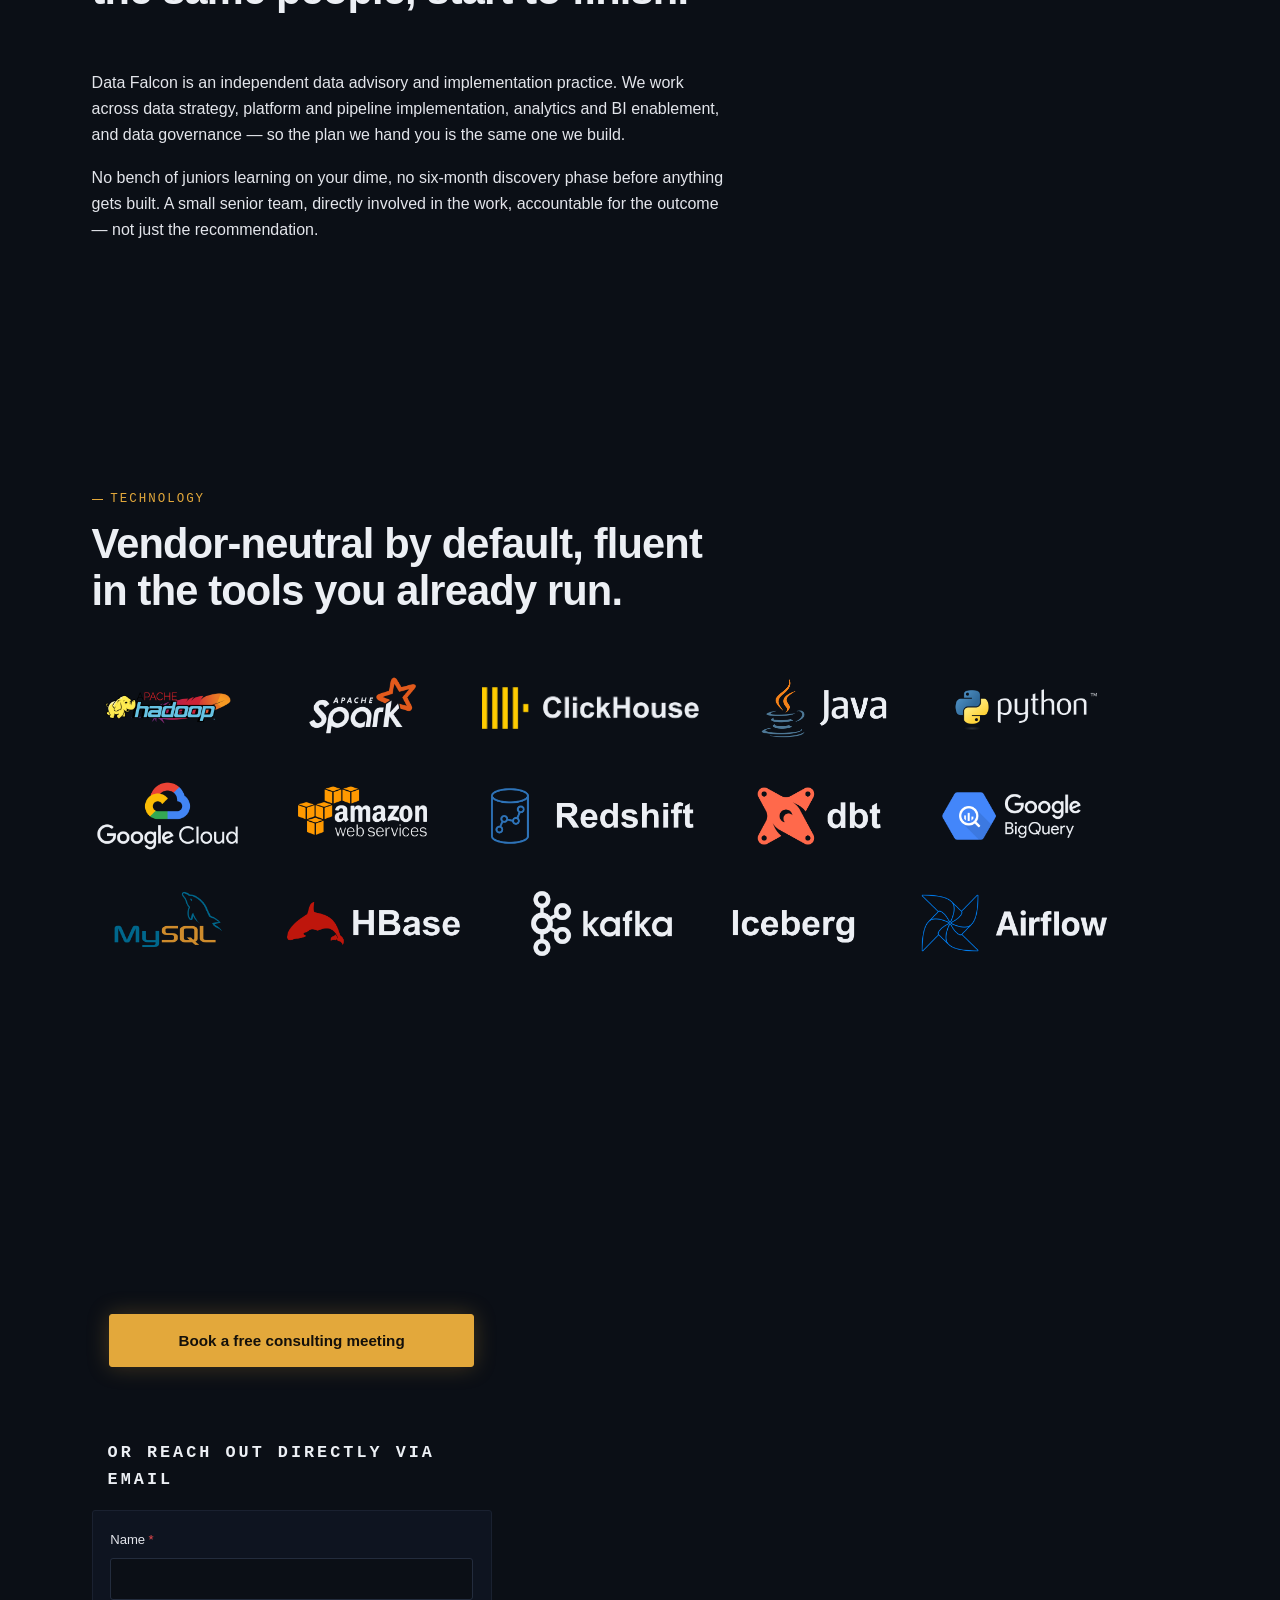
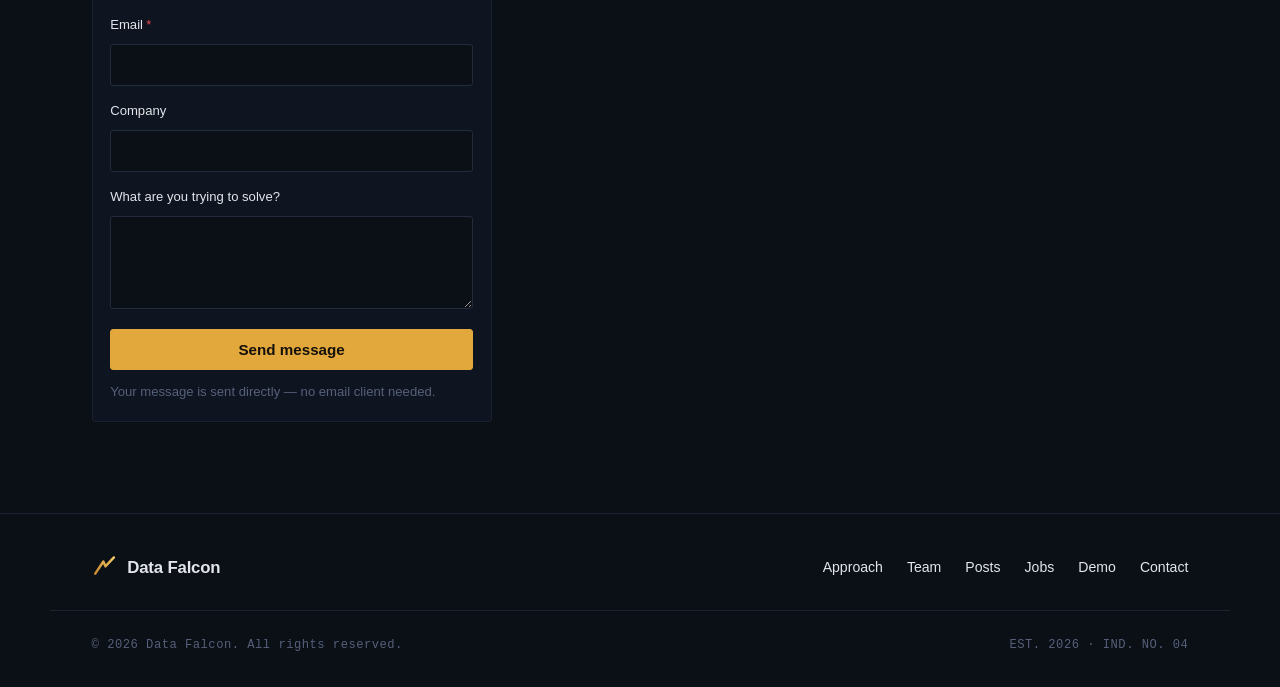
==== commit 2cfc0474: "Demo page: live AML demo over ArcadeDB + ClickHouse Interactive demo (demo.html + demo.js): two cura" ====
--- a/index.html
+++ b/index.html
@@ -35,6 +35,7 @@
       <a href="about.html">Team</a>
       <a href="posts.html">Posts</a>
       <a href="jobs.html">Jobs</a>
+      <a href="demo.html">Demo</a>
       <a href="contact.html">Contact</a>
       <a class="nav-book" href="book.html">Free consulting meeting</a>
     </nav>
@@ -220,6 +221,7 @@
       <a href="about.html">Team</a>
       <a href="posts.html">Posts</a>
       <a href="jobs.html">Jobs</a>
+      <a href="demo.html">Demo</a>
       <a href="contact.html">Contact</a>
     </nav>
   </div>
--- a/assets/css/style.css
+++ b/assets/css/style.css
@@ -928,3 +928,251 @@
 
   .flight-stages { grid-template-columns: 1fr; }
 }
+
+/* Live demo (demo.html): example-question chips + answer grid */
+.ask-suggestions {
+  display: flex;
+  flex-wrap: wrap;
+  gap: 0.6rem;
+  margin-bottom: 1.4rem;
+}
+.ask-suggestions .slot-btn { font-size: 0.82rem; padding: 0.5em 0.9em; }
+#ask-summary { color: var(--ink-muted); margin: 1.2rem 0 0.4rem; }
+#ask-result .post-table-wrap { margin-top: 0.6em; }
+.demo-schema { margin: 1.8rem 0 2.4rem; }
+.demo-schema .eyebrow { margin: 1.8rem 0 0.6rem; }
+.demo-schema .eyebrow:first-child { margin-top: 0; }
+.demo-schema .post-table-wrap { margin: 0.4em 0 1em; }
+.demo-schema code {
+  font-family: var(--font-mono);
+  font-size: 0.85em;
+  background: var(--bg-inset);
+  border: 1px solid var(--line-soft);
+  border-radius: var(--radius);
+  padding: 0.1em 0.35em;
+}
+
+/* Network graph (demo.html): 100-account laundering cluster */
+.graph-panel {
+  position: relative;
+  background: var(--bg-inset);
+  border: 1px solid var(--line-soft);
+  border-radius: var(--radius);
+  overflow: hidden;
+  margin-top: 0.9rem;
+}
+.graph-panel svg { display: block; width: 100%; height: auto; }
+.graph-legend {
+  display: flex;
+  flex-wrap: wrap;
+  gap: 0.5rem 1.6rem;
+  margin: 1rem 0 0.2rem;
+  font-family: var(--font-mono);
+  font-size: var(--fs-small);
+  color: var(--ink-muted);
+}
+.legend-item { display: inline-flex; align-items: center; gap: 0.5em; }
+.legend-line {
+  display: inline-block;
+  width: 22px;
+  border-top: 2px solid var(--structural);
+}
+.legend-line.legend-laundering { border-top-color: #E06C6C; }
+.legend-node {
+  display: inline-block;
+  width: 12px;
+  height: 12px;
+  border-radius: 50%;
+  background: var(--bg-elevated);
+  border: 1.5px solid var(--structural);
+}
+.graph-edge { stroke: var(--structural); stroke-opacity: 0.5; stroke-width: 1.4; }
+.graph-edge.is-laundering { stroke: #E06C6C; stroke-opacity: 0.85; stroke-width: 2; }
+.graph-edge.is-hot, .graph-edge.is-laundering.is-hot { stroke: var(--accent); stroke-opacity: 1; }
+.graph-edge-hit { stroke: transparent; stroke-width: 12; cursor: pointer; }
+.graph-edge-label {
+  font-family: var(--font-mono);
+  font-size: 7.5px;
+  fill: #7A8299;
+  paint-order: stroke;
+  stroke: var(--bg-inset);
+  stroke-width: 2px;
+}
+.graph-edge-label.is-laundering { fill: #E08585; }
+.graph-node circle { fill: var(--bg-elevated); stroke: var(--structural); stroke-width: 1.5; cursor: pointer; }
+.graph-node.is-hot circle { stroke: var(--accent); stroke-width: 2; }
+.graph-node .bank-glyph { fill: var(--ink-muted); pointer-events: none; }
+.graph-node text {
+  font-family: var(--font-mono);
+  font-size: 7px;
+  fill: #8B93A7;
+  text-anchor: middle;
+  pointer-events: none;
+  paint-order: stroke;
+  stroke: var(--bg-inset);
+  stroke-width: 2px;
+}
+.graph-tooltip {
+  position: absolute;
+  pointer-events: none;
+  background: var(--bg-elevated);
+  border: 1px solid var(--line);
+  border-radius: var(--radius);
+  padding: 0.55em 0.75em;
+  font-family: var(--font-mono);
+  font-size: 0.72rem;
+  line-height: 1.5;
+  color: var(--ink);
+  max-width: 250px;
+  z-index: 5;
+}
+.graph-tooltip .tt-laundering { color: #E08585; }
+.graph-status { margin-top: 0.6rem; }
+.graph-chain-label {
+  font-family: var(--font-mono);
+  font-size: 11px;
+  fill: var(--ink-faint);
+}
+
+/* Laundering-pattern case panels (demo.html): one panel per Scenario */
+.legend-dot {
+  display: inline-block;
+  width: 11px;
+  height: 11px;
+  border-radius: 50%;
+  flex: none;
+}
+#graph-cases {
+  display: grid;
+  grid-template-columns: repeat(2, minmax(0, 1fr));
+  gap: 1.1rem;
+  margin-top: 0.9rem;
+}
+@media (max-width: 720px) { #graph-cases { grid-template-columns: 1fr; } }
+.graph-case {
+  background: var(--bg-elevated);
+  border: 1px solid var(--line-soft);
+  border-radius: var(--radius);
+  overflow: hidden;
+}
+.graph-case-head {
+  display: flex;
+  align-items: baseline;
+  justify-content: space-between;
+  gap: 1rem;
+  padding: 0.6rem 0.9rem;
+  border-bottom: 1px solid var(--line-soft);
+}
+.graph-case-tag {
+  font-family: var(--font-mono);
+  font-size: 0.72rem;
+  letter-spacing: 0.12em;
+  text-transform: uppercase;
+  color: var(--accent);
+}
+.graph-case-tag em { font-style: normal; color: var(--ink-faint); }
+.graph-case-meta {
+  font-family: var(--font-mono);
+  font-size: 0.72rem;
+  color: var(--ink-muted);
+  font-variant-numeric: tabular-nums;
+  white-space: nowrap;
+}
+.graph-case-notes {
+  margin: 0;
+  padding: 0.55rem 0.9rem 0.7rem;
+  font-size: 0.85rem;
+  line-height: 1.55;
+  color: var(--ink-muted);
+  border-bottom: 1px solid var(--line-soft);
+}
+.graph-case svg { display: block; width: 100%; height: auto; background: var(--bg-inset); touch-action: none; }
+.graph-case .graph-node-c { cursor: grab; stroke: var(--bg-inset); stroke-width: 2; }
+.graph-case .graph-node-c:active { cursor: grabbing; }
+.graph-case .graph-node-c.is-hot { stroke: var(--ink); }
+.graph-case .graph-edge2 { fill: none; stroke: #E06C6C; opacity: 0.75; pointer-events: none; }
+.graph-case .graph-edge2-head { fill: #E06C6C; opacity: 0.85; pointer-events: none; }
+.graph-case g.is-hot .graph-edge2 { stroke: var(--accent); opacity: 1; }
+.graph-case g.is-hot .graph-edge2-head { fill: var(--accent); opacity: 1; }
+.graph-case g.ctx .graph-edge2 { stroke: #ECEFF4; opacity: 0.55; }
+.graph-case g.ctx .graph-edge2-head { fill: #ECEFF4; opacity: 0.65; }
+.graph-case .graph-edge2-hit { stroke: transparent; stroke-width: 14; fill: none; cursor: grab; }
+.graph-case .graph-edge2-label {
+  font-family: var(--font-mono);
+  font-size: 7px;
+  letter-spacing: 0.04em;
+  fill: var(--ink);
+  pointer-events: none;
+  dominant-baseline: middle;
+  paint-order: stroke;
+  stroke: var(--bg-inset);
+  stroke-width: 2.5px;
+}
+.graph-case g.ctx .graph-edge2-label { fill: var(--ink-muted); }
+.graph-case .graph-start-label {
+  font-family: var(--font-mono);
+  font-size: 9px;
+  letter-spacing: 0.14em;
+  fill: var(--accent);
+  pointer-events: none;
+  paint-order: stroke;
+  stroke: var(--bg-inset);
+  stroke-width: 3px;
+}
+.graph-tooltip-fixed { position: fixed; }
+#demo-cases[hidden] { display: none; }
+
+.ask-tabs { display: flex; gap: 0.4rem; border-bottom: 1px solid var(--line); margin-bottom: 0.6rem; }
+.ask-tab {
+  display: inline-flex;
+  align-items: center;
+  gap: 0.5rem;
+  background: none;
+  border: none;
+  border-bottom: 2px solid transparent;
+  color: var(--ink-muted);
+  font-family: var(--font-body);
+  font-size: 0.95rem;
+  font-weight: 600;
+  padding: 0.55rem 0.9rem;
+  cursor: pointer;
+  margin-bottom: -1px;
+}
+.ask-tab-logo {
+  height: 30px;
+  width: 30px;
+  object-fit: contain;
+  background: #fff;
+  border-radius: 6px;
+  padding: 2px;
+  box-sizing: content-box;
+}
+.ask-tab:hover { color: var(--ink); }
+.ask-tab.is-active { color: var(--accent); border-bottom-color: var(--accent); }
+.ask-tab-note {
+  margin: 0 0 0.9rem;
+  font-family: var(--font-mono);
+  font-size: 0.76rem;
+  color: var(--ink-faint);
+  letter-spacing: 0.03em;
+}
+.answer-download { margin: 0 0 0.9rem; }
+.answer-download a { display: inline-block; text-decoration: none; }
+#download-answer {
+  background: var(--accent);
+  color: #14100A;
+  border-color: var(--accent);
+  font-weight: 600;
+}
+#download-answer:hover { background: var(--accent-strong); border-color: var(--accent-strong); }
+/* answer grid: scroll long results instead of swallowing the page */
+#ask-result .post-table-wrap {
+  max-height: 340px;
+  overflow-y: auto;
+}
+#ask-result .post-table-wrap th {
+  position: sticky;
+  top: 0;
+  background: var(--bg-elevated);
+  z-index: 1;
+}
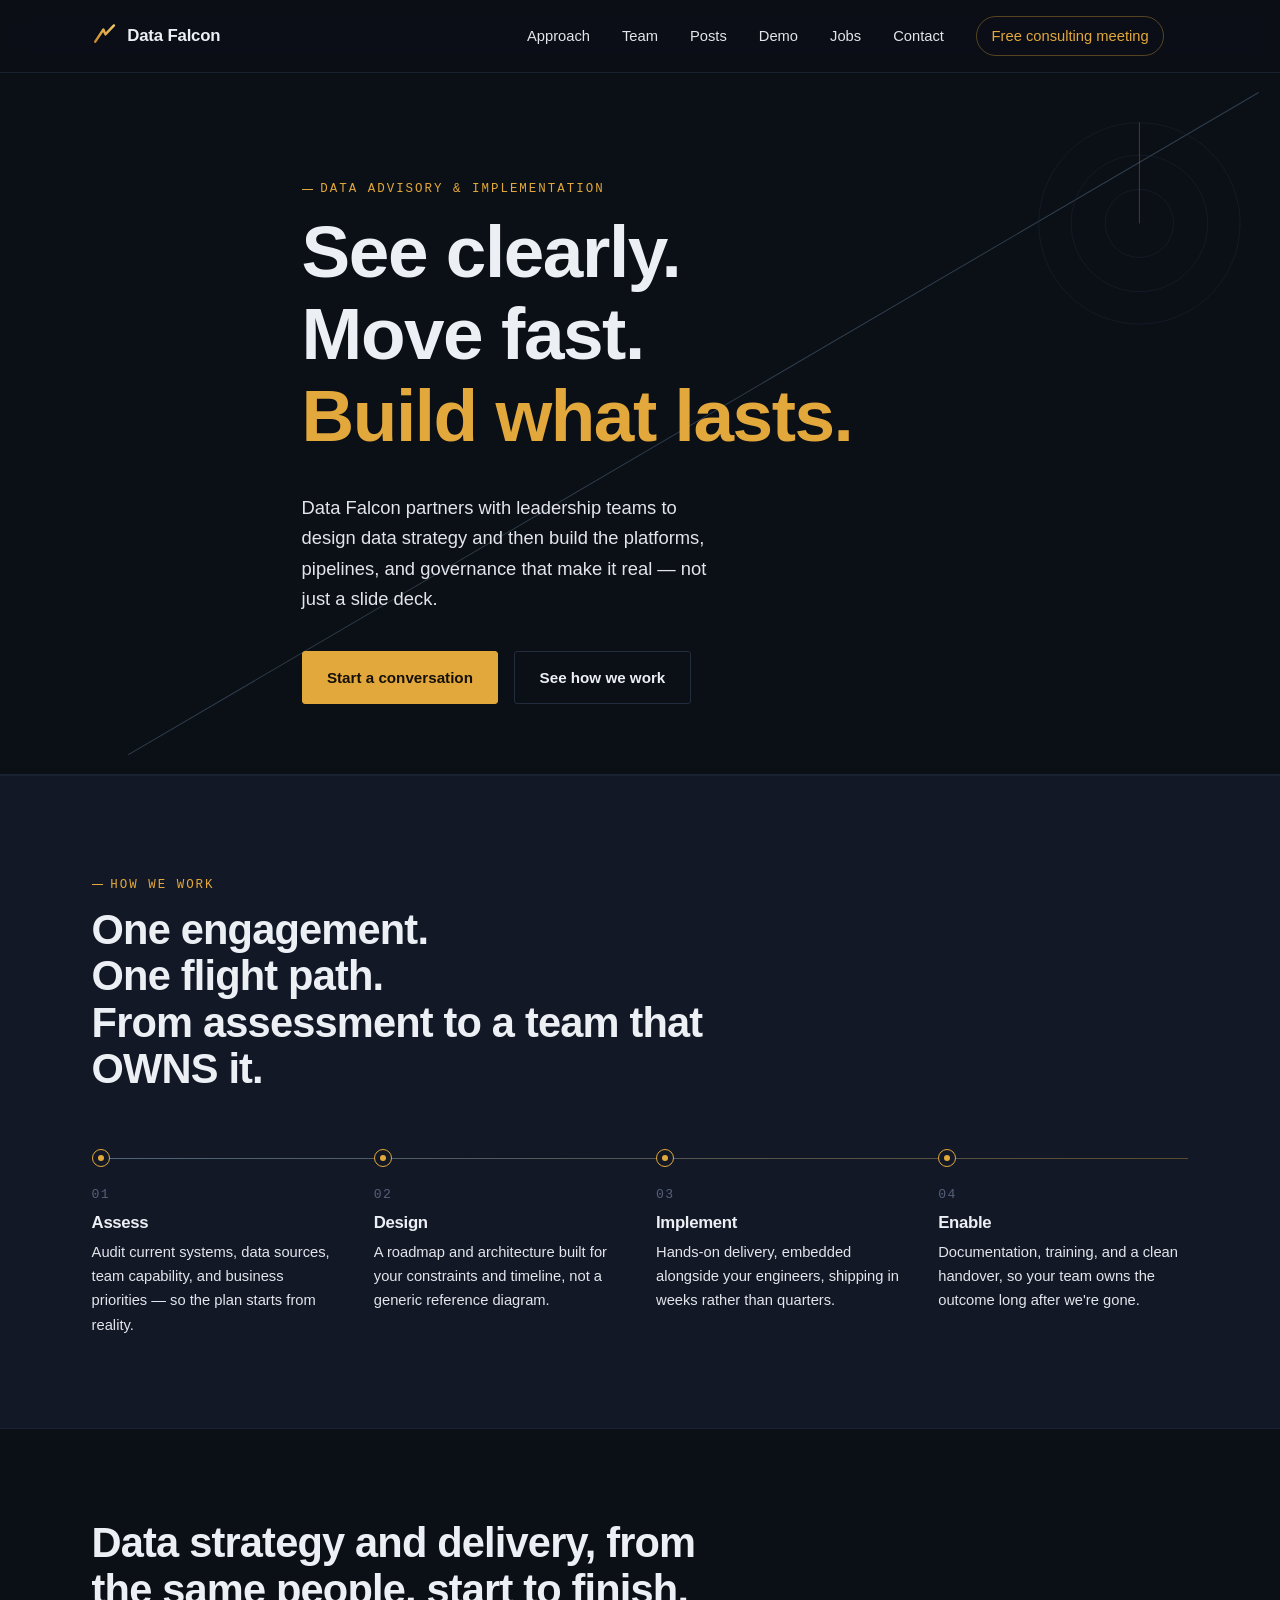
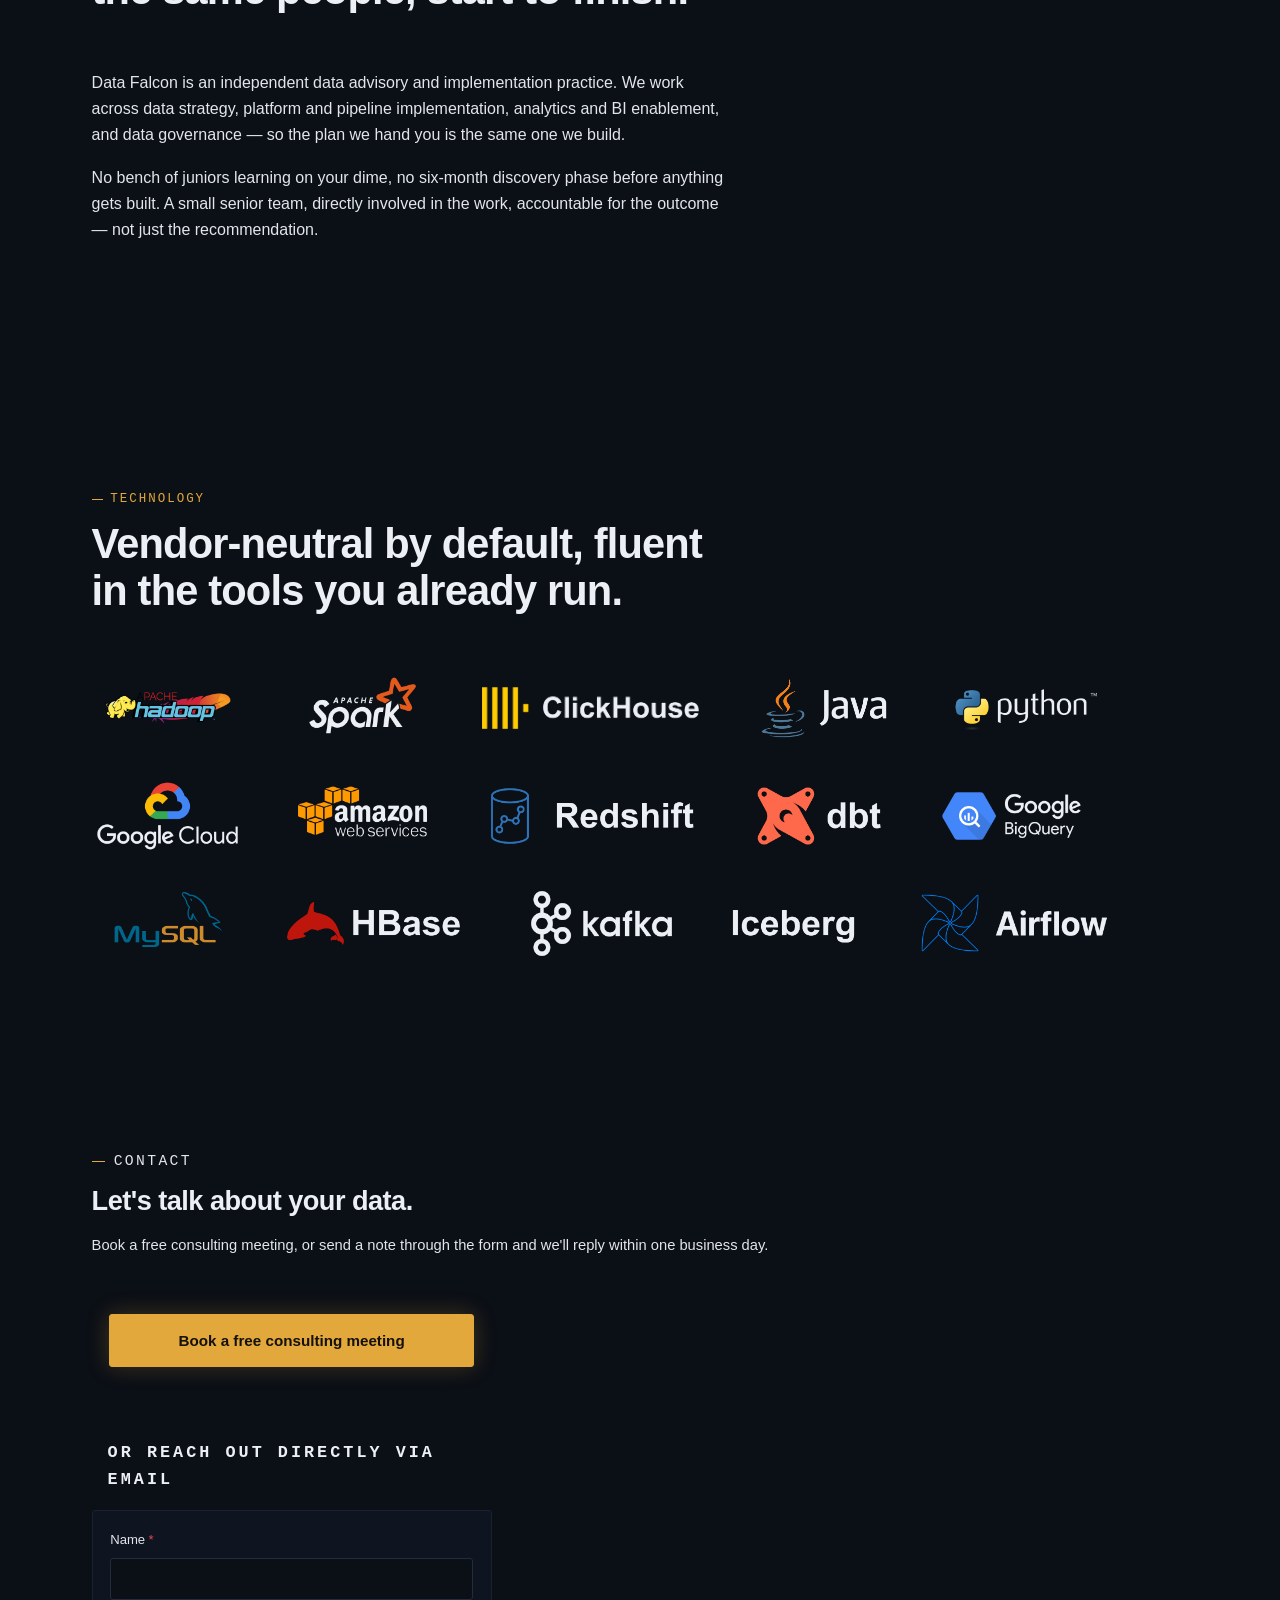
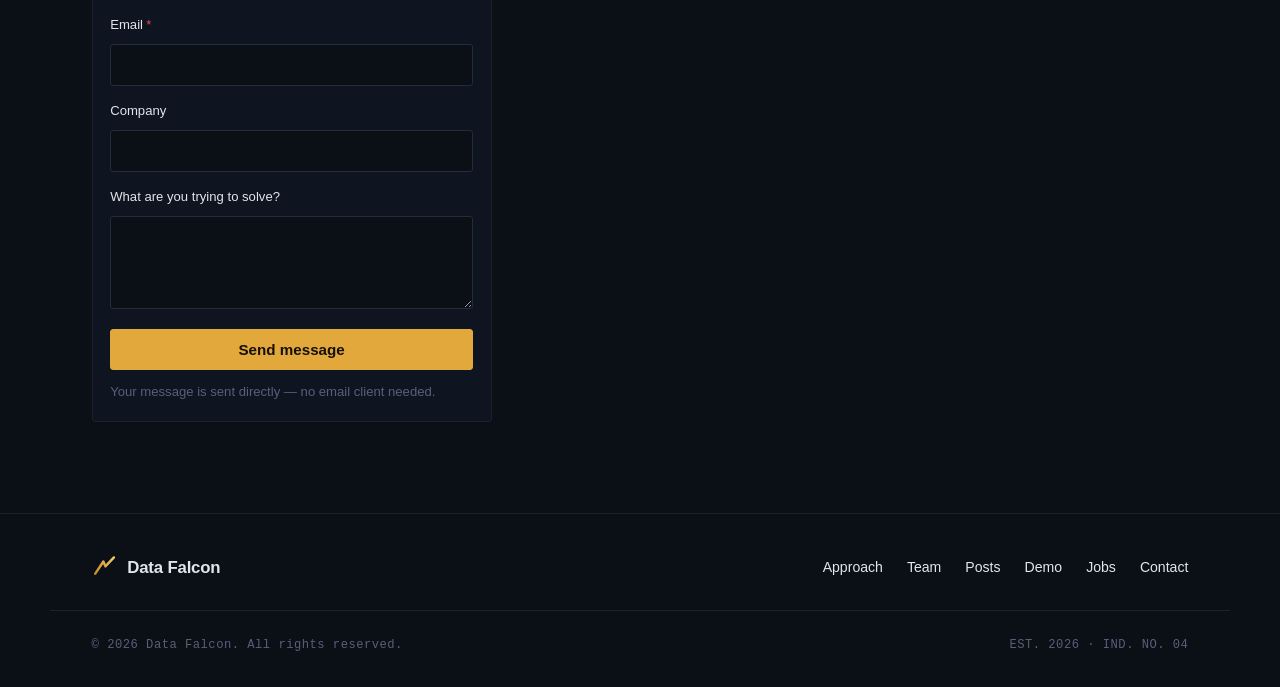
==== commit 2d432781: "Nav: Jobs sits next to Contact in header and footer (all pages) Co-Authored-By: Claude Opus 4.8 <nor" ====
--- a/index.html
+++ b/index.html
@@ -34,8 +34,8 @@
       <a href="#approach">Approach</a>
       <a href="about.html">Team</a>
       <a href="posts.html">Posts</a>
+      <a href="demo.html">Demo</a>
       <a href="jobs.html">Jobs</a>
-      <a href="demo.html">Demo</a>
       <a href="contact.html">Contact</a>
       <a class="nav-book" href="book.html">Free consulting meeting</a>
     </nav>
@@ -220,8 +220,8 @@
       <a href="#approach">Approach</a>
       <a href="about.html">Team</a>
       <a href="posts.html">Posts</a>
+      <a href="demo.html">Demo</a>
       <a href="jobs.html">Jobs</a>
-      <a href="demo.html">Demo</a>
       <a href="contact.html">Contact</a>
     </nav>
   </div>
--- a/assets/css/style.css
+++ b/assets/css/style.css
@@ -1055,6 +1055,9 @@
   border-radius: var(--radius);
   overflow: hidden;
 }
+/* answer graphs (sample flow) sit alone under the grid — keep them compact,
+   about the size of one demo-case panel instead of full content width */
+#ask-graph .graph-case { max-width: 580px; }
 .graph-case-head {
   display: flex;
   align-items: baseline;
@@ -1138,6 +1141,7 @@
   cursor: pointer;
   margin-bottom: -1px;
 }
+.ask-tab-logo { cursor: pointer; }
 .ask-tab-logo {
   height: 30px;
   width: 30px;
@@ -1163,6 +1167,7 @@
   color: #14100A;
   border-color: var(--accent);
   font-weight: 600;
+  border-radius: 12px; /* rounded rectangle, not the sharp default */
 }
 #download-answer:hover { background: var(--accent-strong); border-color: var(--accent-strong); }
 /* answer grid: scroll long results instead of swallowing the page */
